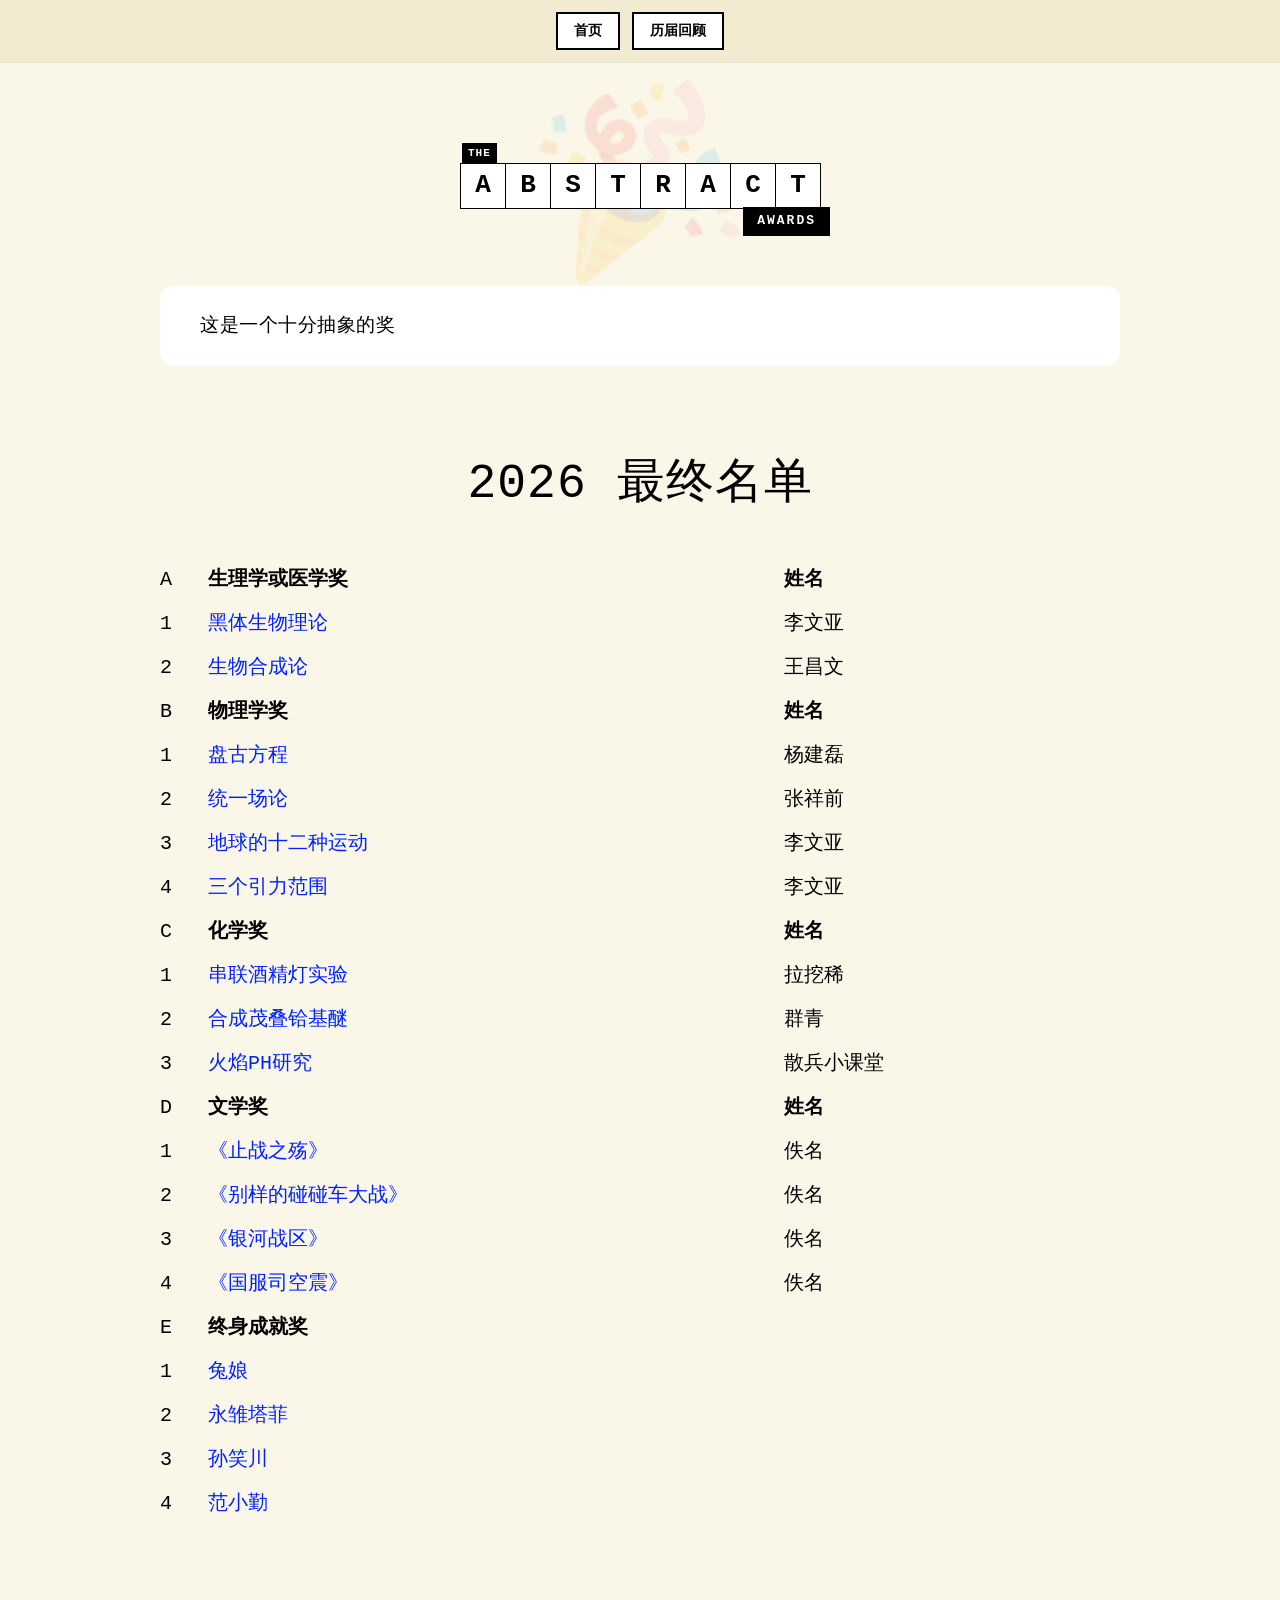
==== index.html @ 6296cd55 "Update index.html" ====
<!DOCTYPE html>
<html lang="zh-CN">
<head>
    <meta charset="UTF-8">
    <meta name="viewport" content="width=device-width, initial-scale=1.0">
    <link rel="stylesheet" href="https://cdn.bootcdn.net/ajax/libs/lxgw-wenkai-webfont/1.6.0/style.min.css" />
    <link rel="stylesheet" href="https://cdn.bootcdn.net/ajax/libs/lxgw-wenkai-screen-webfont/1.7.0/style.min.css" />
    <title>The Abstract Awards</title>
    <style>
        /* 完美还原 file.png 的复古温暖配色 */
        :root {
            --nav-bg: #f3ebd1;       /* 顶部导航沙滩色 */
            --page-bg: #faf6e8;      /* 主页面复古米色 */
            --card-bg: #ffffff;      /* 纯白文字容器 */
            --text-color: #000000;   /* 纯黑文字 */
            --link-color: #0022ff;   /* 复刻 file.png 标志性的高饱和度经典蓝链接 */
            --border-thick: 2px solid #000000;
            --border-thin: 1px solid #000000;
        }

        * {
            box-sizing: border-box;
            margin: 0;
            padding: 0;
        }

        body {
            font-family: "LXGW WenKai Screen", Courier, monospace, 'PingFang SC', sans-serif;
            background-color: var(--page-bg);
            color: var(--text-color);
            line-height: 1.6;
            padding-bottom: 5rem;
        }

        /* 顶部导航栏栏目 */
        .top-nav-bar {
            background-color: var(--nav-bg);
            width: 100%;
            padding: 12px 0;
            display: flex;
            justify-content: center;
            gap: 12px;
            border-bottom: 1px solid rgba(0,0,0,0.05);
        }

        /* 复刻 file.png 中的粗黑框按钮样式 */
        .nav-btn {
            background: var(--card-bg);
            color: var(--text-color);
            border: var(--border-thick);
            padding: 6px 16px;
            font-size: 14px;
            font-weight: bold;
            text-decoration: none;
            transition: transform 0.1s, background-color 0.1s;
        }

        .nav-btn:hover {
            background-color: #f0ebd8;
            transform: translateY(-1px);
        }

        /* 主体布局极限宽度 */
        .container {
            max-width: 1100px;
            margin: 0 auto;
            padding: 0 20px;
        }

        /* 核心视觉：填字游戏 Logo 区域 */
        .hero-section {
            position: relative;
            margin: 80px auto 50px auto;
            display: flex;
            justify-content: center;
        }

        /* 模拟 file.png 脑后飘过的派对彩带/喇叭效果 */
        .hero-bg-effect {
            position: absolute;
            font-size: 160px;
            opacity: 0.12;
            top: 50%;
            left: 50%;
            transform: translate(-50%, -50%) rotate(-15deg);
            pointer-events: none;
            user-select: none;
            z-index: 1;
        }

        .logo-board {
            position: relative;
            z-index: 2;
            display: flex;
            flex-direction: column;
            align-items: center;
        }

        /* "THE" 顶部黑色小挂件 */
        .badge-the {
            background: #000000;
            color: #ffffff;
            font-size: 11px;
            font-weight: bold;
            padding: 2px 6px;
            letter-spacing: 1px;
            align-self: flex-start;
            margin-bottom: -2px; /* 紧贴下方方格 */
            margin-left: 2px;
        }

        /* 拼字方格群组 */
        .tile-container {
            display: flex;
        }

        /* 单个字母方格 */
        .letter-tile {
            width: 46px;
            height: 46px;
            background: #ffffff;
            border: var(--border-thin);
            display: flex;
            align-items: center;
            justify-content: center;
            font-size: 26px;
            font-weight: bold;
            margin-right: -1px; /* 消除双边框问题 */
        }

        /* "AWARDS" 右下角错落挂件 */
        .badge-awards {
            background: #000000;
            color: #ffffff;
            font-size: 13px;
            font-weight: bold;
            padding: 4px 14px;
            letter-spacing: 2px;
            align-self: flex-end;
            margin-top: -2px; /* 紧贴上方方格 */
            margin-right: -10px; /* 刻意向右伸出，模仿原版不对称美感 */
        }

        /* 复刻 file.png 底部巨大的白色圆角文案舱 */
        .intro-box {
            background-color: var(--card-bg);
            border-radius: 14px;
            padding: 25px 40px;
            max-width: 960px;
            margin: 0 auto;
            text-align: left; /* 原文案左对齐 */
            font-size: 19px;
            letter-spacing: 0.5px;
        }

        /* ========================================================
           ✨ 以下为完美复刻 file.png 的 ists 区域专属样式
        ======================================================== */
        .content-section {
            max-width: 960px;
            margin: 80px auto 0 auto;
            text-align: left;
        }

        /* 居中、大字号、等宽字体的 ists 标题 */
        .finalists-main-title {
            font-size: 48px;
            font-weight: normal;
            text-align: center;
            margin-bottom: 35px;
            letter-spacing: 1px;
        }

        /* 顶部的规则解释说明文字 */
        .finalists-caption {
            font-size: 15px;
            line-height: 1.7;
            margin-bottom: 20px;
            color: #000000;
        }

        /* 干净左对齐的大分类标题，移除边框，全靠留白 */
        .section-sub-title {
            font-size: 32px;
            font-weight: normal;
            margin-top: 50px;
            margin-bottom: 25px;
        }

        /* 无边框、纯单色、高通透度的名单表格结构 */
        .finalist-table {
            width: 100%;
            border-collapse: collapse;
            font-size: 20px;
            margin-bottom: 40px;
        }

        .finalist-table td {
            padding: 6px 0;
            vertical-align: top;
        }

        /* 第一列：序号或字母列 */
        .finalist-table td.col-idx {
            width: 45px;
        }

        /* 第二列：提名项目/论文名称（占主要宽度） */
        .finalist-table td.col-name {
            width: 60%;
            padding-right: 30px;
        }

        /* 第三列：作者/研究团队列 */
        .finalist-table td.col-author {
            width: 35%;
        }

        /* 蓝色复古超链接样式 */
        .finalist-table a.nominee-link {
            color: var(--link-color);
            text-decoration: none;
        }

        .finalist-table a.nominee-link:hover {
            text-decoration: underline;
        }

        /* 状态控制：获胜者加粗 */
        .finalist-table .winner {
            font-weight: bold;
        }

        /* 状态控制：特别提名变斜体 */
        .finalist-table .special-mention {
            font-style: italic;
        }
    </style>
</head>
<body>

    <div class="top-nav-bar">
        <a href="#home" class="nav-btn">首页</a>
        <a href="#finalists" class="nav-btn">历届回顾</a>
    </div>

    <div class="container">

        <div class="hero-section" id="home">
            <div class="hero-bg-effect">🎉</div>

            <div class="logo-board">
                <div class="badge-the">THE</div>

                <div class="tile-container">
                    <div class="letter-tile">A</div>
                    <div class="letter-tile">B</div>
                    <div class="letter-tile">S</div>
                    <div class="letter-tile">T</div>
                    <div class="letter-tile">R</div>
                    <div class="letter-tile">A</div>
                    <div class="letter-tile">C</div>
                    <div class="letter-tile">T</div>
                </div>

                <div class="badge-awards">AWARDS</div>
            </div>
        </div>

        <div class="intro-box">
           这是一个十分抽象的奖
        </div>

        <div class="content-section" id="finalists">

            <h1 class="finalists-main-title">2026 最终名单</h1>


            <table class="finalist-table">
                <tbody>
                    <tr>
                        <td class="col-idx">A</td>
                        <td class="col-name"><strong>生理学或医学奖</strong></td>
                        <td class="col-author"><strong>姓名</strong></td>
                    </tr>
                    <tr>
                        <td class="col-idx">1</td>
                        <td><a href="https://www.bilibili.com/video/BV1B69aB9EBY?vd_source=81f8148d4d78c5297e373872a7f4c4f3" class="nominee-link">黑体生物理论</a></td>
                        <td class="col-author">李文亚</td>
                    </tr>
                    <tr>
                        <td class="col-idx">2</td>
                        <td><a href="https://www.bilibili.com/video/BV1MJ4m1h76o?vd_source=81f8148d4d78c5297e373872a7f4c4f3" class="nominee-link">生物合成论</a></td>
                        <td class="col-author">王昌文</td>
                    </tr>


                    <tr>
                        <td class="col-idx">B</td>
                        <td class="col-name"><strong>物理学奖</strong></td>
                        <td class="col-author"><strong>姓名</strong></td>
                    </tr>
                    <tr>
                        <td class="col-idx">1</td>
                        <td><a href="https://www.bilibili.com/video/BV1UwqdYzEDD?vd_source=81f8148d4d78c5297e373872a7f4c4f3" class="nominee-link">盘古方程</a></td>
                        <td class="col-author">杨建磊</td>
                    </tr>
                    <tr>
                        <td class="col-idx">2</td>
                        <td><a href="https://www.bilibili.com/video/BV1MnVdzWEYC?vd_source=81f8148d4d78c5297e373872a7f4c4f3" class="nominee-link">统一场论</a></td>
                        <td class="col-author">张祥前</td>
                    </tr>
                    <tr>
                        <td class="col-idx">3</td>
                        <td><a href="https://www.bilibili.com/video/BV1sfmeBoEHK?vd_source=81f8148d4d78c5297e373872a7f4c4f3" class="nominee-link">地球的十二种运动</a></td>
                        <td class="col-author">李文亚</td>
                    </tr>
                    <tr>
                        <td class="col-idx">4</td>
                        <td><a href="https://www.bilibili.com/video/BV1YFrPBPExo?vd_source=81f8148d4d78c5297e373872a7f4c4f3" class="nominee-link">三个引力范围</a></td>
                        <td class="col-author">李文亚</td>
                    </tr>



                   <tr>
                        <td class="col-idx">C</td>
                        <td class="col-name"><strong>化学奖</strong></td>
                        <td class="col-author"><strong>姓名</strong></td>
                    </tr>
                    <tr>
                        <td class="col-idx">1</td>
                        <td><a href="#" class="nominee-link">串联酒精灯实验</a></td>
                        <td class="col-author">拉挖稀</td>
                    </tr>
                     <tr>
                        <td class="col-idx">2</td>
                        <td><a href="https://www.bilibili.com/video/BV1QXMpz9Etu?vd_source=81f8148d4d78c5297e373872a7f4c4f3" class="nominee-link">合成茂叠铪基醚</a></td>
                        <td class="col-author">群青</td>
                    </tr>
                     <tr>
                        <td class="col-idx">3</td>
                        <td><a href="https://www.bilibili.com/video/BV1JzVGzHEny?vd_source=81f8148d4d78c5297e373872a7f4c4f3" class="nominee-link">火焰PH研究</a></td>
                        <td class="col-author">散兵小课堂</td>
                    </tr>


                    <tr>
                        <td class="col-idx">D</td>
                        <td class="col-name"><strong>文学奖</strong></td>
                        <td class="col-author"><strong>姓名</strong></td>
                    </tr>
                    <tr>
                        <td class="col-idx">1</td>
                        <td><a href="https://www.bilibili.com/video/BV1UiRZBLEVa?vd_source=81f8148d4d78c5297e373872a7f4c4f3" class="nominee-link">《止战之殇》</a></td>
                        <td class="col-author">佚名</td>
                    </tr>
                     <tr>
                        <td class="col-idx">2</td>
                        <td><a href="https://www.bilibili.com/video/BV1cx4y147Sy?vd_source=81f8148d4d78c5297e373872a7f4c4f3" class="nominee-link">《别样的碰碰车大战》</a></td>
                        <td class="col-author">佚名</td>
                    </tr>
                    <tr>
                        <td class="col-idx">3</td>
                        <td><a href="https://www.bilibili.com/video/BV1jB9MYtEPr?vd_source=81f8148d4d78c5297e373872a7f4c4f3" class="nominee-link">《银河战区》</a></td>
                        <td class="col-author">佚名</td>
                    </tr>
                    <tr>
                        <td class="col-idx">4</td>
                        <td><a href="https://www.bilibili.com/video/BV1ovoBYQEZt?vd_source=81f8148d4d78c5297e373872a7f4c4f3" class="nominee-link">《国服司空震》</a></td>
                        <td class="col-author">佚名</td>
                    </tr>

                    <tr>
                        <td class="col-idx">E</td>
                        <td class="col-name"><strong>终身成就奖</strong></td>
                    </tr>
                    <tr>
                        <td class="col-idx">1</td>
                        <td><a href="#" class="nominee-link">兔娘</a></td>
                    </tr>
                    <tr>
                        <td class="col-idx">2</td>
                        <td><a href="#" class="nominee-link">永雏塔菲</a></td>
                    </tr>
                    <tr>
                        <td class="col-idx">3</td>
                        <td><a href="#" class="nominee-link">孙笑川</a></td>
                    </tr>
                    <tr>
                        <td class="col-idx">4</td>
                        <td><a href="#" class="nominee-link">范小勤</a></td>
                    </tr>

                </tbody>
            </table>
        </div>

    </div>

</body>
</html>
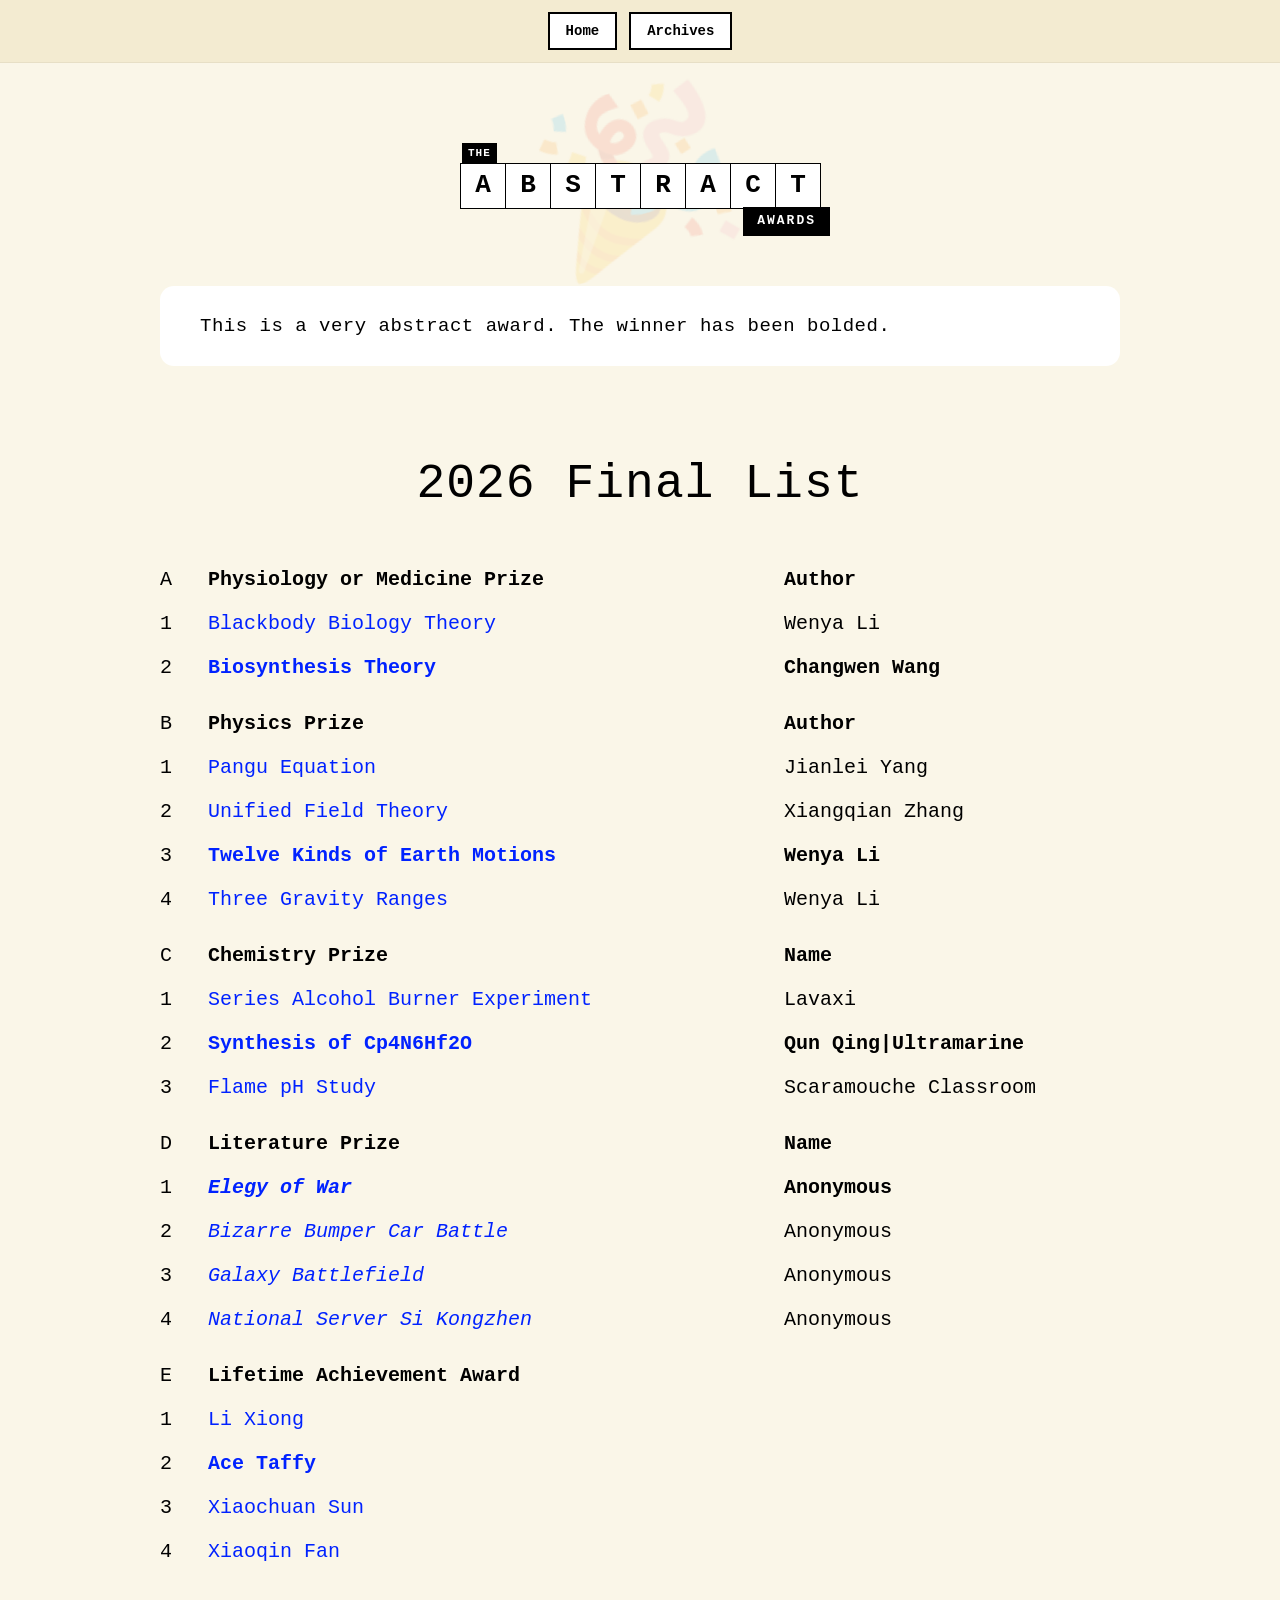
==== commit f4736296: "Update index.html" ====
--- a/index.html
+++ b/index.html
@@ -1,5 +1,5 @@
 <!DOCTYPE html>
-<html lang="zh-CN">
+<html lang="en">
 <head>
     <meta charset="UTF-8">
     <meta name="viewport" content="width=device-width, initial-scale=1.0">
@@ -7,13 +7,12 @@
     <link rel="stylesheet" href="https://cdn.bootcdn.net/ajax/libs/lxgw-wenkai-screen-webfont/1.7.0/style.min.css" />
     <title>The Abstract Awards</title>
     <style>
-        /* 完美还原 file.png 的复古温暖配色 */
         :root {
-            --nav-bg: #f3ebd1;       /* 顶部导航沙滩色 */
-            --page-bg: #faf6e8;      /* 主页面复古米色 */
-            --card-bg: #ffffff;      /* 纯白文字容器 */
-            --text-color: #000000;   /* 纯黑文字 */
-            --link-color: #0022ff;   /* 复刻 file.png 标志性的高饱和度经典蓝链接 */
+            --nav-bg: #f3ebd1;
+            --page-bg: #faf6e8;
+            --card-bg: #ffffff;
+            --text-color: #000000;
+            --link-color: #0022ff;
             --border-thick: 2px solid #000000;
             --border-thin: 1px solid #000000;
         }
@@ -32,7 +31,6 @@
             padding-bottom: 5rem;
         }
 
-        /* 顶部导航栏栏目 */
         .top-nav-bar {
             background-color: var(--nav-bg);
             width: 100%;
@@ -43,7 +41,6 @@
             border-bottom: 1px solid rgba(0,0,0,0.05);
         }
 
-        /* 复刻 file.png 中的粗黑框按钮样式 */
         .nav-btn {
             background: var(--card-bg);
             color: var(--text-color);
@@ -60,14 +57,12 @@
             transform: translateY(-1px);
         }
 
-        /* 主体布局极限宽度 */
         .container {
             max-width: 1100px;
             margin: 0 auto;
             padding: 0 20px;
         }
 
-        /* 核心视觉：填字游戏 Logo 区域 */
         .hero-section {
             position: relative;
             margin: 80px auto 50px auto;
@@ -75,7 +70,6 @@
             justify-content: center;
         }
 
-        /* 模拟 file.png 脑后飘过的派对彩带/喇叭效果 */
         .hero-bg-effect {
             position: absolute;
             font-size: 160px;
@@ -96,7 +90,6 @@
             align-items: center;
         }
 
-        /* "THE" 顶部黑色小挂件 */
         .badge-the {
             background: #000000;
             color: #ffffff;
@@ -105,16 +98,14 @@
             padding: 2px 6px;
             letter-spacing: 1px;
             align-self: flex-start;
-            margin-bottom: -2px; /* 紧贴下方方格 */
+            margin-bottom: -2px;
             margin-left: 2px;
         }
 
-        /* 拼字方格群组 */
         .tile-container {
             display: flex;
         }
 
-        /* 单个字母方格 */
         .letter-tile {
             width: 46px;
             height: 46px;
@@ -125,10 +116,9 @@
             justify-content: center;
             font-size: 26px;
             font-weight: bold;
-            margin-right: -1px; /* 消除双边框问题 */
-        }
-
-        /* "AWARDS" 右下角错落挂件 */
+            margin-right: -1px;
+        }
+
         .badge-awards {
             background: #000000;
             color: #ffffff;
@@ -137,32 +127,27 @@
             padding: 4px 14px;
             letter-spacing: 2px;
             align-self: flex-end;
-            margin-top: -2px; /* 紧贴上方方格 */
-            margin-right: -10px; /* 刻意向右伸出，模仿原版不对称美感 */
-        }
-
-        /* 复刻 file.png 底部巨大的白色圆角文案舱 */
+            margin-top: -2px;
+            margin-right: -10px;
+        }
+
         .intro-box {
             background-color: var(--card-bg);
             border-radius: 14px;
             padding: 25px 40px;
             max-width: 960px;
             margin: 0 auto;
-            text-align: left; /* 原文案左对齐 */
+            text-align: left;
             font-size: 19px;
             letter-spacing: 0.5px;
         }
 
-        /* ========================================================
-           ✨ 以下为完美复刻 file.png 的 ists 区域专属样式
-        ======================================================== */
         .content-section {
             max-width: 960px;
             margin: 80px auto 0 auto;
             text-align: left;
         }
 
-        /* 居中、大字号、等宽字体的 ists 标题 */
         .finalists-main-title {
             font-size: 48px;
             font-weight: normal;
@@ -171,7 +156,6 @@
             letter-spacing: 1px;
         }
 
-        /* 顶部的规则解释说明文字 */
         .finalists-caption {
             font-size: 15px;
             line-height: 1.7;
@@ -179,7 +163,6 @@
             color: #000000;
         }
 
-        /* 干净左对齐的大分类标题，移除边框，全靠留白 */
         .section-sub-title {
             font-size: 32px;
             font-weight: normal;
@@ -187,7 +170,6 @@
             margin-bottom: 25px;
         }
 
-        /* 无边框、纯单色、高通透度的名单表格结构 */
         .finalist-table {
             width: 100%;
             border-collapse: collapse;
@@ -200,23 +182,19 @@
             vertical-align: top;
         }
 
-        /* 第一列：序号或字母列 */
         .finalist-table td.col-idx {
             width: 45px;
         }
 
-        /* 第二列：提名项目/论文名称（占主要宽度） */
         .finalist-table td.col-name {
             width: 60%;
             padding-right: 30px;
         }
 
-        /* 第三列：作者/研究团队列 */
         .finalist-table td.col-author {
             width: 35%;
         }
 
-        /* 蓝色复古超链接样式 */
         .finalist-table a.nominee-link {
             color: var(--link-color);
             text-decoration: none;
@@ -226,12 +204,10 @@
             text-decoration: underline;
         }
 
-        /* 状态控制：获胜者加粗 */
         .finalist-table .winner {
             font-weight: bold;
         }
 
-        /* 状态控制：特别提名变斜体 */
         .finalist-table .special-mention {
             font-style: italic;
         }
@@ -240,8 +216,8 @@
 <body>
 
     <div class="top-nav-bar">
-        <a href="#home" class="nav-btn">首页</a>
-        <a href="#finalists" class="nav-btn">历届回顾</a>
+        <a href="#home" class="nav-btn">Home</a>
+        <a href="#finalists" class="nav-btn">Archives</a>
     </div>
 
     <div class="container">
@@ -268,128 +244,144 @@
         </div>
 
         <div class="intro-box">
-           这是一个十分抽象的奖
+           This is a very abstract award. The winner has been bolded.
         </div>
 
         <div class="content-section" id="finalists">
 
-            <h1 class="finalists-main-title">2026 最终名单</h1>
-
+            <h1 class="finalists-main-title">2026 Final List</h1>
 
             <table class="finalist-table">
                 <tbody>
                     <tr>
                         <td class="col-idx">A</td>
-                        <td class="col-name"><strong>生理学或医学奖</strong></td>
-                        <td class="col-author"><strong>姓名</strong></td>
-                    </tr>
-                    <tr>
-                        <td class="col-idx">1</td>
-                        <td><a href="https://www.bilibili.com/video/BV1B69aB9EBY?vd_source=81f8148d4d78c5297e373872a7f4c4f3" class="nominee-link">黑体生物理论</a></td>
-                        <td class="col-author">李文亚</td>
-                    </tr>
-                    <tr>
-                        <td class="col-idx">2</td>
-                        <td><a href="https://www.bilibili.com/video/BV1MJ4m1h76o?vd_source=81f8148d4d78c5297e373872a7f4c4f3" class="nominee-link">生物合成论</a></td>
-                        <td class="col-author">王昌文</td>
-                    </tr>
+                        <td class="col-name"><strong>Physiology or Medicine Prize</strong></td>
+                        <td class="col-author"><strong>Author</strong></td>
+                    </tr>
+                    <tr>
+                        <td class="col-idx">1</td>
+                        <td><a href="https://www.bilibili.com/video/BV1B69aB9EBY?vd_source=81f8148d4d78c5297e373872a7f4c4f3" class="nominee-link">Blackbody Biology Theory</a></td>
+                        <td class="col-author">Wenya Li </td>
+                    </tr>
+                    <tr>
+                        <td class="col-idx">2</td>
+                        <td><a href="https://www.bilibili.com/video/BV1MJ4m1h76o?vd_source=81f8148d4d78c5297e373872a7f4c4f3" class="nominee-link"><strong>Biosynthesis Theory</strong></a></td>
+                        <td class="col-author"><strong>Changwen Wang</strong></td>
+                    </tr>
+                    <tr>
+                        <td> </td>
+                    </tr>
+
 
 
                     <tr>
                         <td class="col-idx">B</td>
-                        <td class="col-name"><strong>物理学奖</strong></td>
-                        <td class="col-author"><strong>姓名</strong></td>
-                    </tr>
-                    <tr>
-                        <td class="col-idx">1</td>
-                        <td><a href="https://www.bilibili.com/video/BV1UwqdYzEDD?vd_source=81f8148d4d78c5297e373872a7f4c4f3" class="nominee-link">盘古方程</a></td>
-                        <td class="col-author">杨建磊</td>
-                    </tr>
-                    <tr>
-                        <td class="col-idx">2</td>
-                        <td><a href="https://www.bilibili.com/video/BV1MnVdzWEYC?vd_source=81f8148d4d78c5297e373872a7f4c4f3" class="nominee-link">统一场论</a></td>
-                        <td class="col-author">张祥前</td>
+                        <td class="col-name"><strong>Physics Prize</strong></td>
+                        <td class="col-author"><strong>Author</strong></td>
+                    </tr>
+                    <tr>
+                        <td class="col-idx">1</td>
+                        <td><a href="https://www.bilibili.com/video/BV1UwqdYzEDD?vd_source=81f8148d4d78c5297e373872a7f4c4f3" class="nominee-link">Pangu Equation</a></td>
+                        <td class="col-author">Jianlei Yang </td>
+                    </tr>
+                    <tr>
+                        <td class="col-idx">2</td>
+                        <td><a href="https://www.bilibili.com/video/BV1MnVdzWEYC?vd_source=81f8148d4d78c5297e373872a7f4c4f3" class="nominee-link">Unified Field Theory</a></td>
+                        <td class="col-author">Xiangqian Zhang </td>
                     </tr>
                     <tr>
                         <td class="col-idx">3</td>
-                        <td><a href="https://www.bilibili.com/video/BV1sfmeBoEHK?vd_source=81f8148d4d78c5297e373872a7f4c4f3" class="nominee-link">地球的十二种运动</a></td>
-                        <td class="col-author">李文亚</td>
+                        <td><a href="https://www.bilibili.com/video/BV1sfmeBoEHK?vd_source=81f8148d4d78c5297e373872a7f4c4f3" class="nominee-link"><strong>Twelve Kinds of Earth Motions</strong></a></td>
+                        <td class="col-author"><strong>Wenya Li</strong></td>
                     </tr>
                     <tr>
                         <td class="col-idx">4</td>
-                        <td><a href="https://www.bilibili.com/video/BV1YFrPBPExo?vd_source=81f8148d4d78c5297e373872a7f4c4f3" class="nominee-link">三个引力范围</a></td>
-                        <td class="col-author">李文亚</td>
-                    </tr>
-
-
-
-                   <tr>
+                        <td><a href="https://www.bilibili.com/video/BV1YFrPBPExo?vd_source=81f8148d4d78c5297e373872a7f4c4f3" class="nominee-link">Three Gravity Ranges</a></td>
+                        <td class="col-author">Wenya Li </td>
+                    </tr>
+                     <tr>
+                        <td> </td>
+                    </tr>
+
+
+
+                    <tr>
                         <td class="col-idx">C</td>
-                        <td class="col-name"><strong>化学奖</strong></td>
-                        <td class="col-author"><strong>姓名</strong></td>
-                    </tr>
-                    <tr>
-                        <td class="col-idx">1</td>
-                        <td><a href="#" class="nominee-link">串联酒精灯实验</a></td>
-                        <td class="col-author">拉挖稀</td>
+                        <td class="col-name"><strong>Chemistry Prize</strong></td>
+                        <td class="col-author"><strong>Name</strong></td>
+                    </tr>
+                    <tr>
+                        <td class="col-idx">1</td>
+                        <td><a href="#" class="nominee-link">Series Alcohol Burner Experiment</a></td>
+                        <td class="col-author">Lavaxi</td>
+                    </tr>
+                    <tr>
+                        <td class="col-idx">2</td>
+                        <td><a href="https://www.bilibili.com/video/BV1QXMpz9Etu?vd_source=81f8148d4d78c5297e373872a7f4c4f3" class="nominee-link"><strong>Synthesis of Cp4N6Hf2O</strong></a></td>
+                        <td class="col-author"><strong>Qun Qing|Ultramarine</strong></td>
+                    </tr>
+                    <tr>
+                        <td class="col-idx">3</td>
+                        <td><a href="https://www.bilibili.com/video/BV1JzVGzHEny?vd_source=81f8148d4d78c5297e373872a7f4c4f3" class="nominee-link">Flame pH Study</a></td>
+                        <td class="col-author">Scaramouche Classroom</td>
                     </tr>
                      <tr>
-                        <td class="col-idx">2</td>
-                        <td><a href="https://www.bilibili.com/video/BV1QXMpz9Etu?vd_source=81f8148d4d78c5297e373872a7f4c4f3" class="nominee-link">合成茂叠铪基醚</a></td>
-                        <td class="col-author">群青</td>
+                        <td> </td>
+                    </tr>
+
+
+
+
+                    <tr>
+                        <td class="col-idx">D</td>
+                        <td class="col-name"><strong>Literature Prize</strong></td>
+                        <td class="col-author"><strong>Name</strong></td>
+                    </tr>
+                    <tr>
+                        <td class="col-idx">1</td>
+                        <td><a href="https://www.bilibili.com/video/BV1UiRZBLEVa?vd_source=81f8148d4d78c5297e373872a7f4c4f3" class="nominee-link"><em><strong>Elegy of War</strong></em></a></td>
+                        <td class="col-author"><strong>Anonymous</strong></td>
+                    </tr>
+                    <tr>
+                        <td class="col-idx">2</td>
+                        <td><a href="https://www.bilibili.com/video/BV1cx4y147Sy?vd_source=81f8148d4d78c5297e373872a7f4c4f3" class="nominee-link"><em>Bizarre Bumper Car Battle</em></a></td>
+                        <td class="col-author">Anonymous</td>
+                    </tr>
+                    <tr>
+                        <td class="col-idx">3</td>
+                        <td><a href="https://www.bilibili.com/video/BV1jB9MYtEPr?vd_source=81f8148d4d78c5297e373872a7f4c4f3" class="nominee-link"><em>Galaxy Battlefield</em></a></td>
+                        <td class="col-author">Anonymous</td>
+                    </tr>
+                    <tr>
+                        <td class="col-idx">4</td>
+                        <td><a href="https://www.bilibili.com/video/BV1ovoBYQEZt?vd_source=81f8148d4d78c5297e373872a7f4c4f3" class="nominee-link"><em>National Server Si Kongzhen</em></a></td>
+                        <td class="col-author">Anonymous</td>
                     </tr>
                      <tr>
+                        <td> </td>
+                    </tr>
+
+
+
+                    <tr>
+                        <td class="col-idx">E</td>
+                        <td class="col-name"><strong>Lifetime Achievement Award</strong></td>
+                    </tr>
+                    <tr>
+                        <td class="col-idx">1</td>
+                        <td><a href="https://baike.baidu.com/item/%E5%85%94%E5%A8%98/65682264" class="nominee-link">Li Xiong</a></td>
+                    </tr>
+                    <tr>
+                        <td class="col-idx">2</td>
+                        <td><a href="https://mzh.moegirl.org.cn/%E6%B0%B8%E9%9B%8F%E5%A1%94%E8%8F%B2" class="nominee-link"><strong>Ace Taffy</strong></a></td>
+                    </tr>
+                    <tr>
                         <td class="col-idx">3</td>
-                        <td><a href="https://www.bilibili.com/video/BV1JzVGzHEny?vd_source=81f8148d4d78c5297e373872a7f4c4f3" class="nominee-link">火焰PH研究</a></td>
-                        <td class="col-author">散兵小课堂</td>
-                    </tr>
-
-
-                    <tr>
-                        <td class="col-idx">D</td>
-                        <td class="col-name"><strong>文学奖</strong></td>
-                        <td class="col-author"><strong>姓名</strong></td>
-                    </tr>
-                    <tr>
-                        <td class="col-idx">1</td>
-                        <td><a href="https://www.bilibili.com/video/BV1UiRZBLEVa?vd_source=81f8148d4d78c5297e373872a7f4c4f3" class="nominee-link">《止战之殇》</a></td>
-                        <td class="col-author">佚名</td>
-                    </tr>
-                     <tr>
-                        <td class="col-idx">2</td>
-                        <td><a href="https://www.bilibili.com/video/BV1cx4y147Sy?vd_source=81f8148d4d78c5297e373872a7f4c4f3" class="nominee-link">《别样的碰碰车大战》</a></td>
-                        <td class="col-author">佚名</td>
-                    </tr>
-                    <tr>
-                        <td class="col-idx">3</td>
-                        <td><a href="https://www.bilibili.com/video/BV1jB9MYtEPr?vd_source=81f8148d4d78c5297e373872a7f4c4f3" class="nominee-link">《银河战区》</a></td>
-                        <td class="col-author">佚名</td>
+                        <td><a href="https://baike.baidu.com/item/%E5%AD%99%E7%AC%91%E5%B7%9D/24368552" class="nominee-link">Xiaochuan Sun</a></td>
                     </tr>
                     <tr>
                         <td class="col-idx">4</td>
-                        <td><a href="https://www.bilibili.com/video/BV1ovoBYQEZt?vd_source=81f8148d4d78c5297e373872a7f4c4f3" class="nominee-link">《国服司空震》</a></td>
-                        <td class="col-author">佚名</td>
-                    </tr>
-
-                    <tr>
-                        <td class="col-idx">E</td>
-                        <td class="col-name"><strong>终身成就奖</strong></td>
-                    </tr>
-                    <tr>
-                        <td class="col-idx">1</td>
-                        <td><a href="#" class="nominee-link">兔娘</a></td>
-                    </tr>
-                    <tr>
-                        <td class="col-idx">2</td>
-                        <td><a href="#" class="nominee-link">永雏塔菲</a></td>
-                    </tr>
-                    <tr>
-                        <td class="col-idx">3</td>
-                        <td><a href="#" class="nominee-link">孙笑川</a></td>
-                    </tr>
-                    <tr>
-                        <td class="col-idx">4</td>
-                        <td><a href="#" class="nominee-link">范小勤</a></td>
+                        <td><a href="https://baike.baidu.com/item/%E8%8C%83%E5%B0%8F%E5%8B%A4/20198128" class="nominee-link">Xiaoqin Fan</a></td>
                     </tr>
 
                 </tbody>
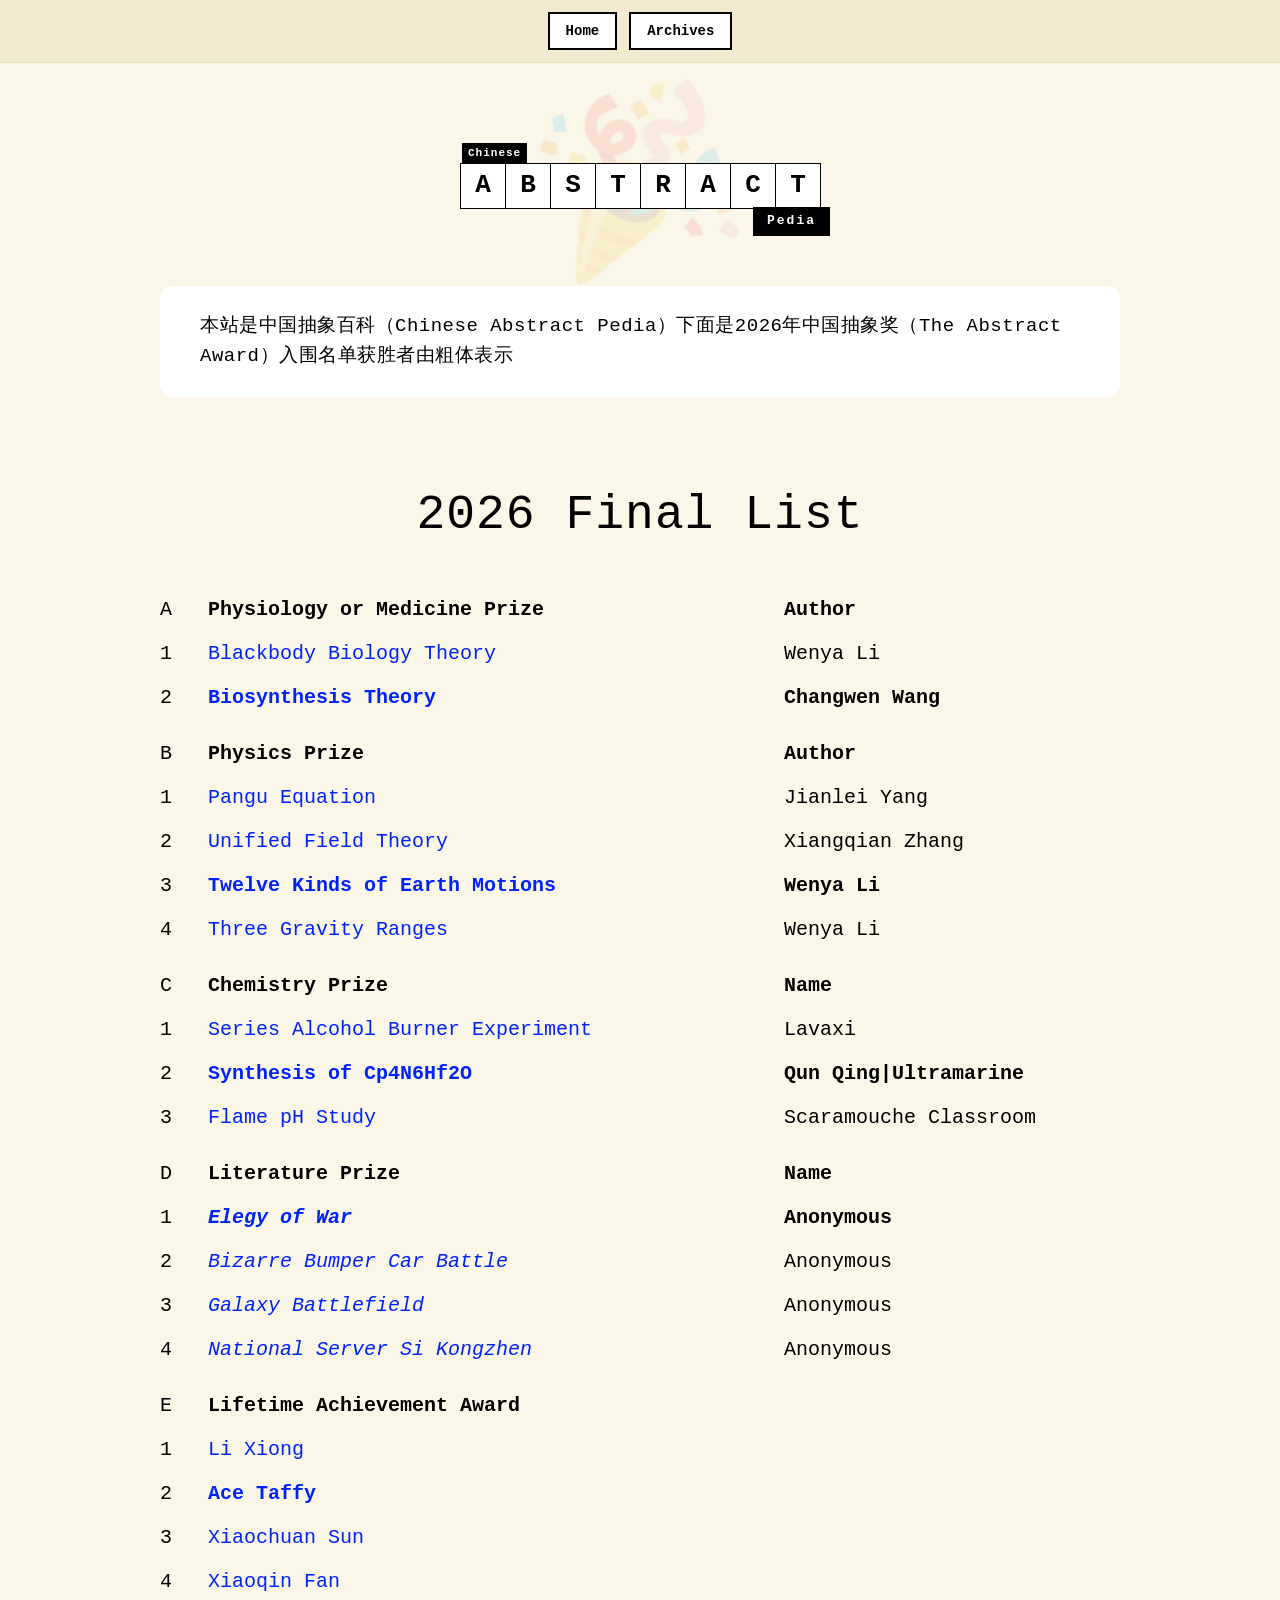
==== commit 214d6945: "Update index.html" ====
--- a/index.html
+++ b/index.html
@@ -5,7 +5,7 @@
     <meta name="viewport" content="width=device-width, initial-scale=1.0">
     <link rel="stylesheet" href="https://cdn.bootcdn.net/ajax/libs/lxgw-wenkai-webfont/1.6.0/style.min.css" />
     <link rel="stylesheet" href="https://cdn.bootcdn.net/ajax/libs/lxgw-wenkai-screen-webfont/1.7.0/style.min.css" />
-    <title>The Abstract Awards</title>
+    <title>中国抽象百科</title>
     <style>
         :root {
             --nav-bg: #f3ebd1;
@@ -216,8 +216,8 @@
 <body>
 
     <div class="top-nav-bar">
-        <a href="#home" class="nav-btn">Home</a>
-        <a href="#finalists" class="nav-btn">Archives</a>
+        <a href="index.html" class="nav-btn">Home</a>
+        <a href="archive.html" class="nav-btn">Archives</a>
     </div>
 
     <div class="container">
@@ -226,7 +226,7 @@
             <div class="hero-bg-effect">🎉</div>
 
             <div class="logo-board">
-                <div class="badge-the">THE</div>
+                <div class="badge-the">Chinese</div>
 
                 <div class="tile-container">
                     <div class="letter-tile">A</div>
@@ -239,12 +239,12 @@
                     <div class="letter-tile">T</div>
                 </div>
 
-                <div class="badge-awards">AWARDS</div>
+                <div class="badge-awards">Pedia</div>
             </div>
         </div>
 
         <div class="intro-box">
-           This is a very abstract award. The winner has been bolded.
+           本站是中国抽象百科（Chinese Abstract Pedia）下面是2026年中国抽象奖（The Abstract Award）入围名单获胜者由粗体表示
         </div>
 
         <div class="content-section" id="finalists">
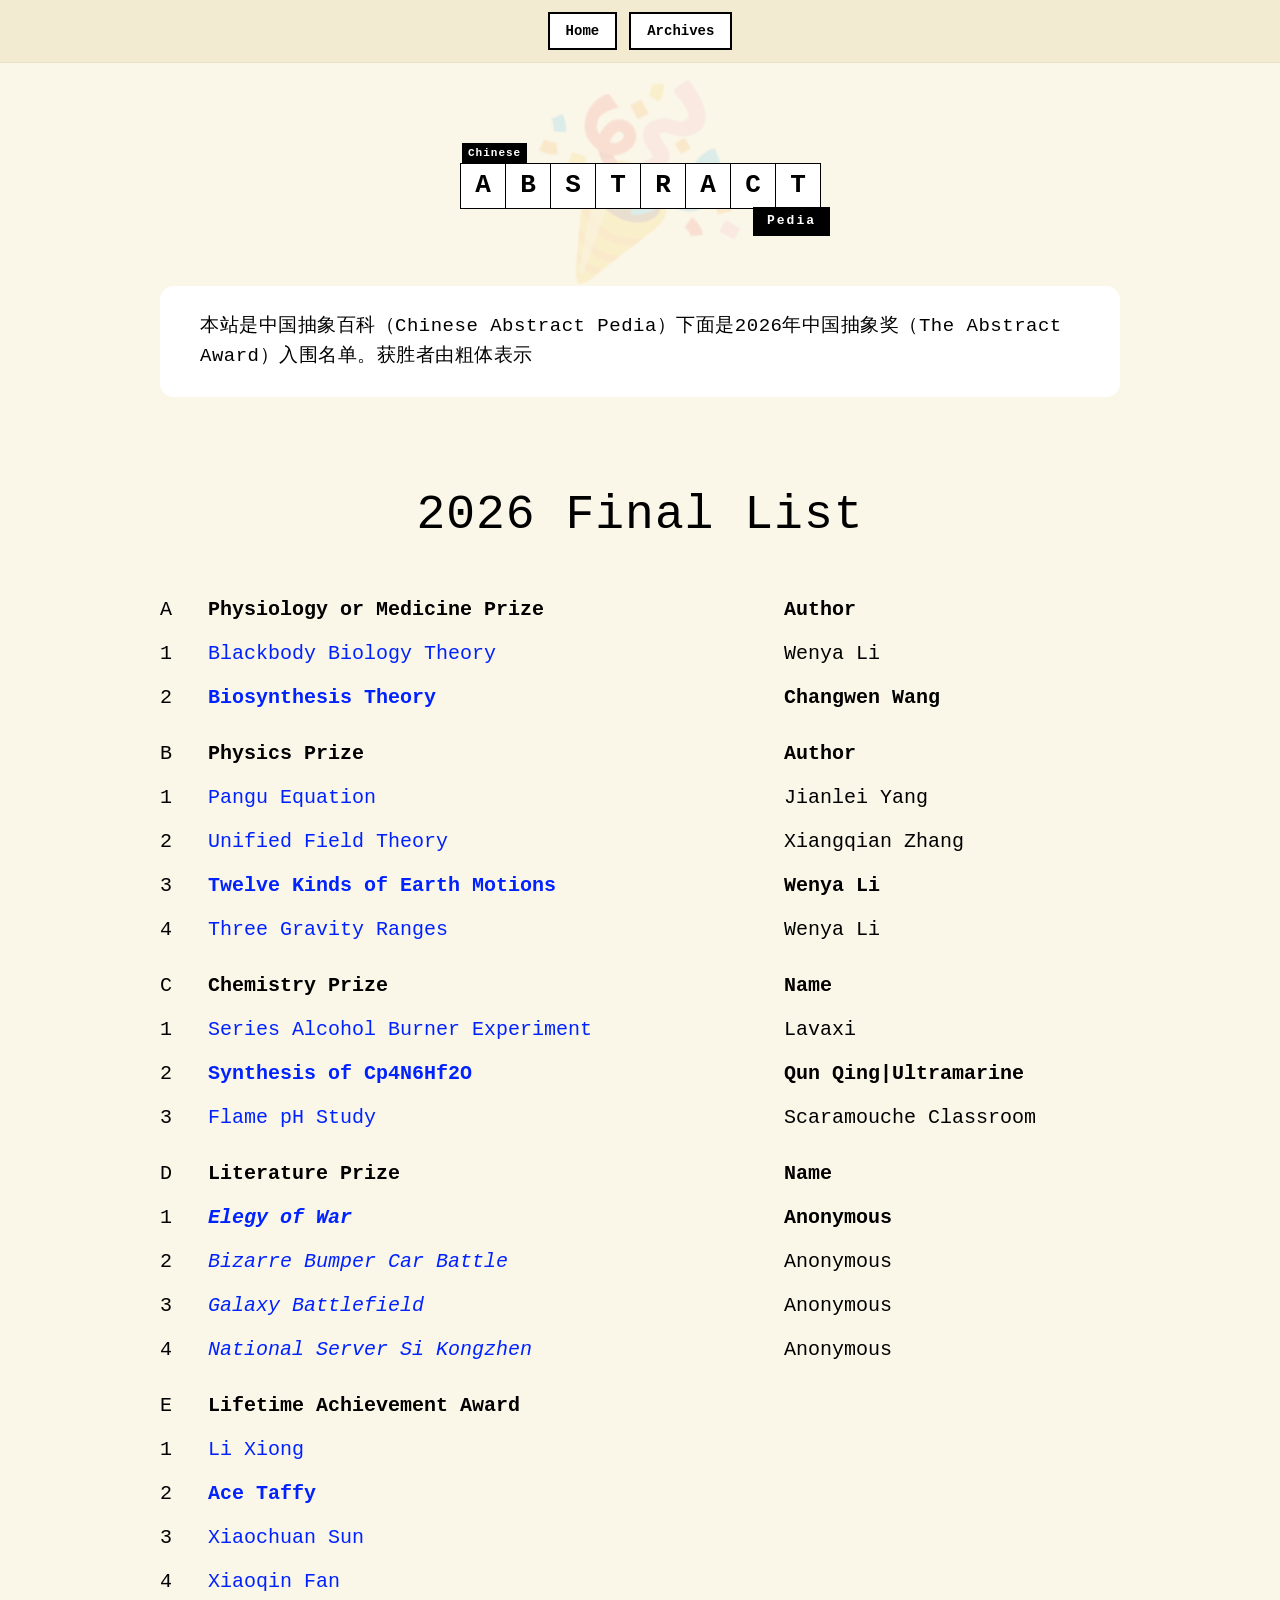
==== commit 485889ad: "Update index.html" ====
--- a/index.html
+++ b/index.html
@@ -244,7 +244,7 @@
         </div>
 
         <div class="intro-box">
-           本站是中国抽象百科（Chinese Abstract Pedia）下面是2026年中国抽象奖（The Abstract Award）入围名单获胜者由粗体表示
+           本站是中国抽象百科（Chinese Abstract Pedia）下面是2026年中国抽象奖（The Abstract Award）入围名单。获胜者由粗体表示
         </div>
 
         <div class="content-section" id="finalists">
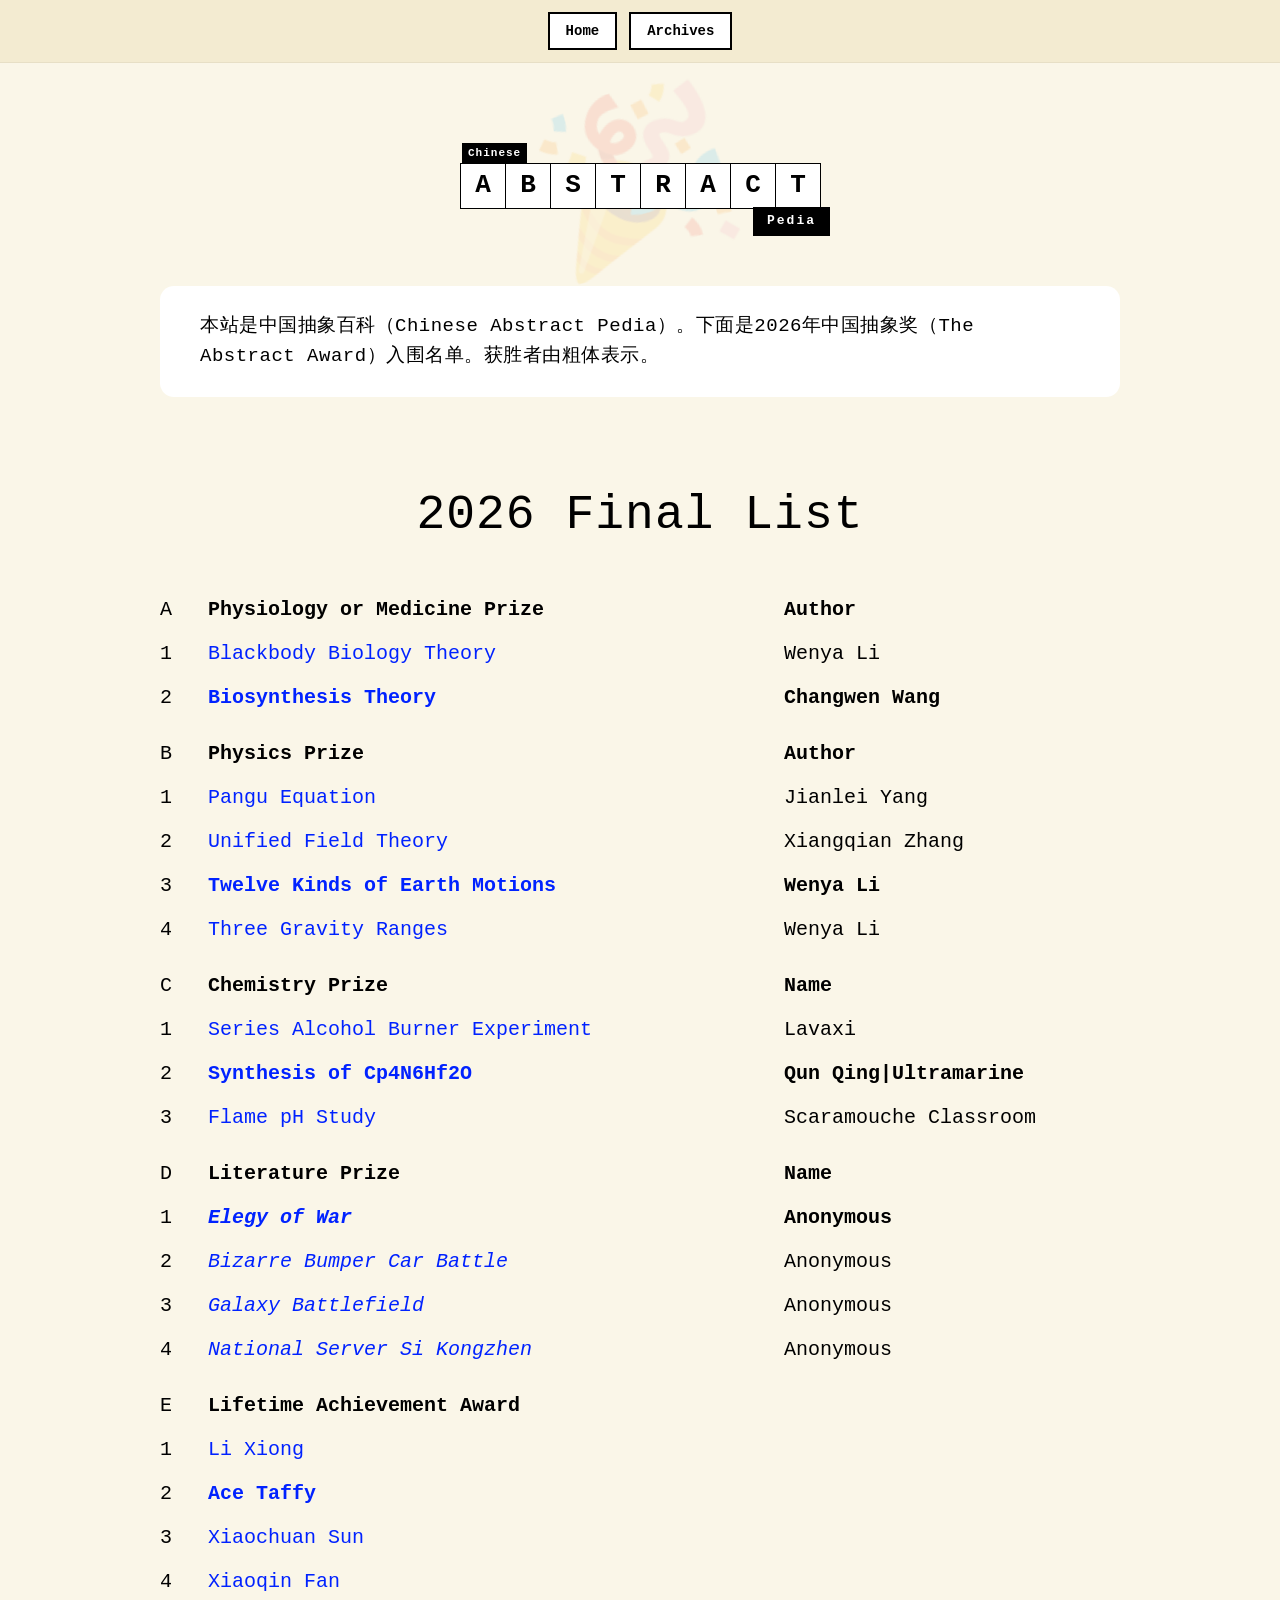
==== commit 12e91be0: "Update index.html" ====
--- a/index.html
+++ b/index.html
@@ -244,7 +244,7 @@
         </div>
 
         <div class="intro-box">
-           本站是中国抽象百科（Chinese Abstract Pedia）下面是2026年中国抽象奖（The Abstract Award）入围名单。获胜者由粗体表示
+           本站是中国抽象百科（Chinese Abstract Pedia）。下面是2026年中国抽象奖（The Abstract Award）入围名单。获胜者由粗体表示。
         </div>
 
         <div class="content-section" id="finalists">
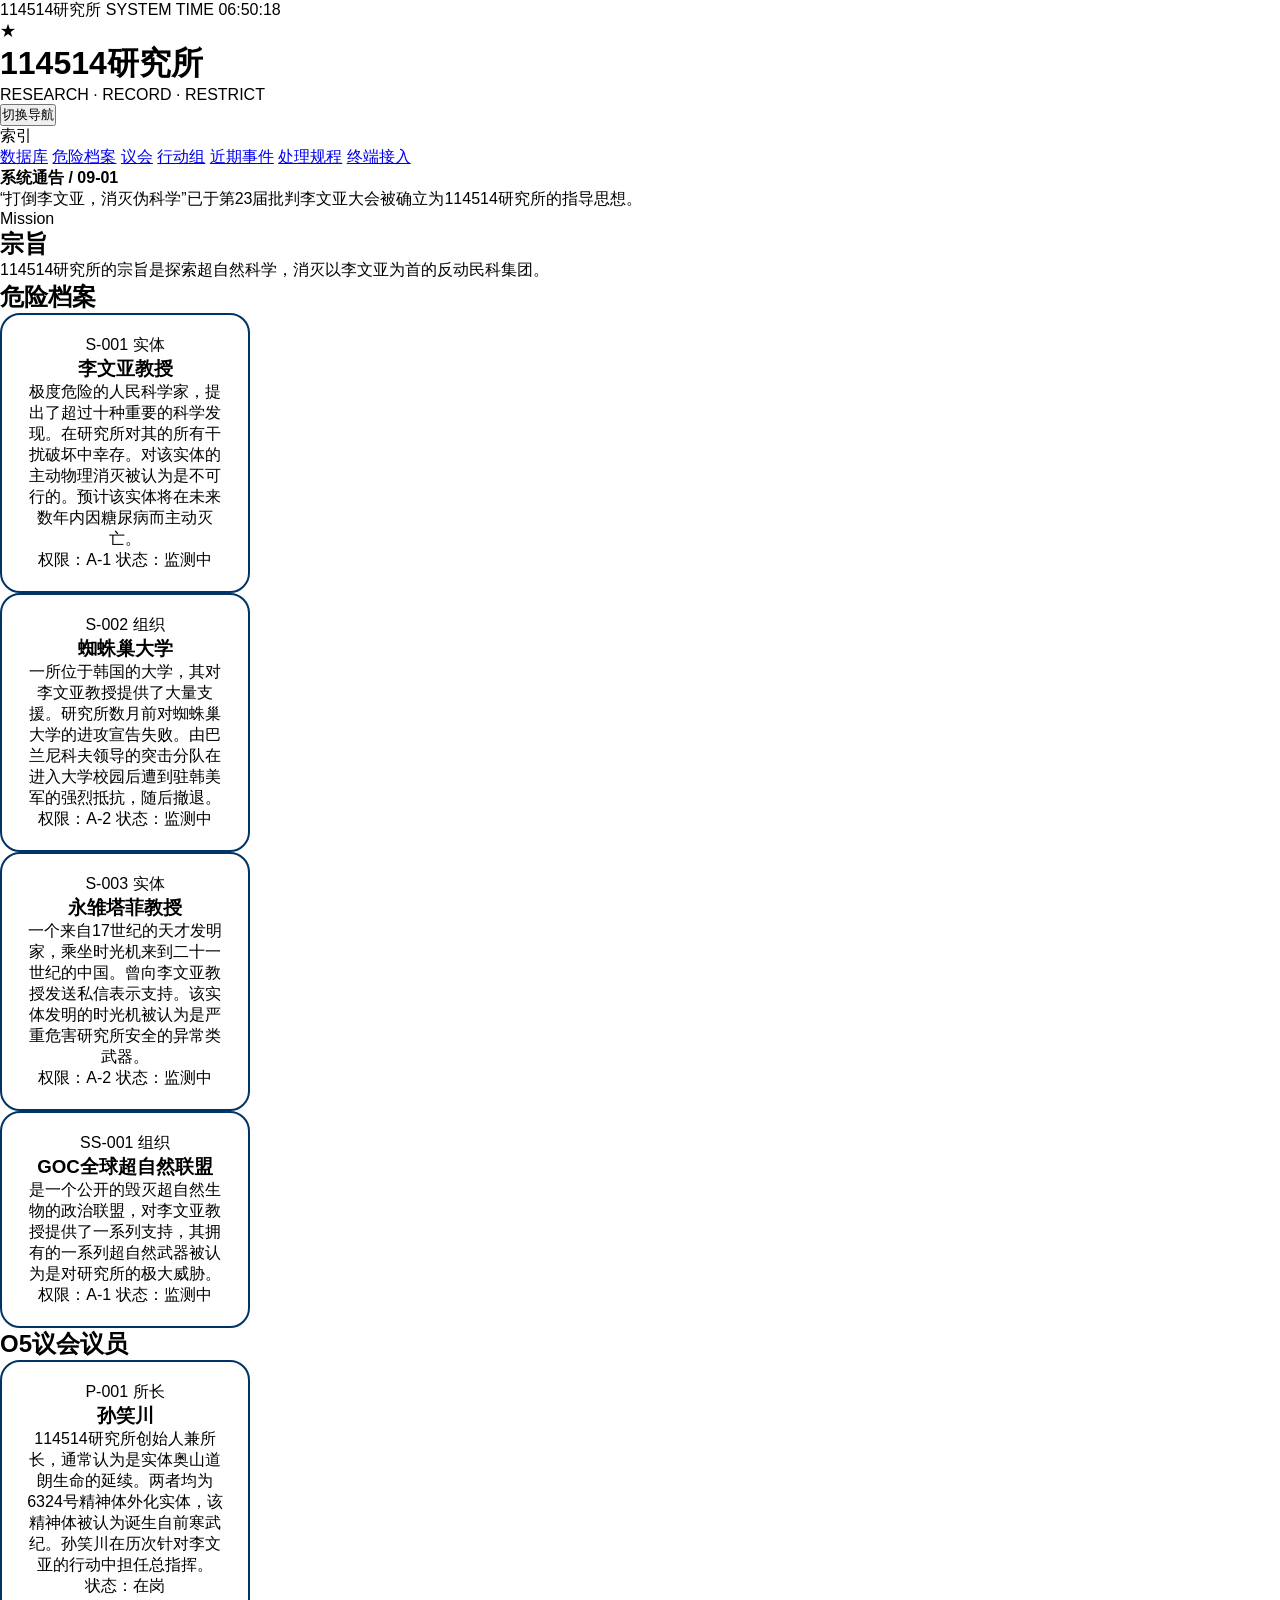
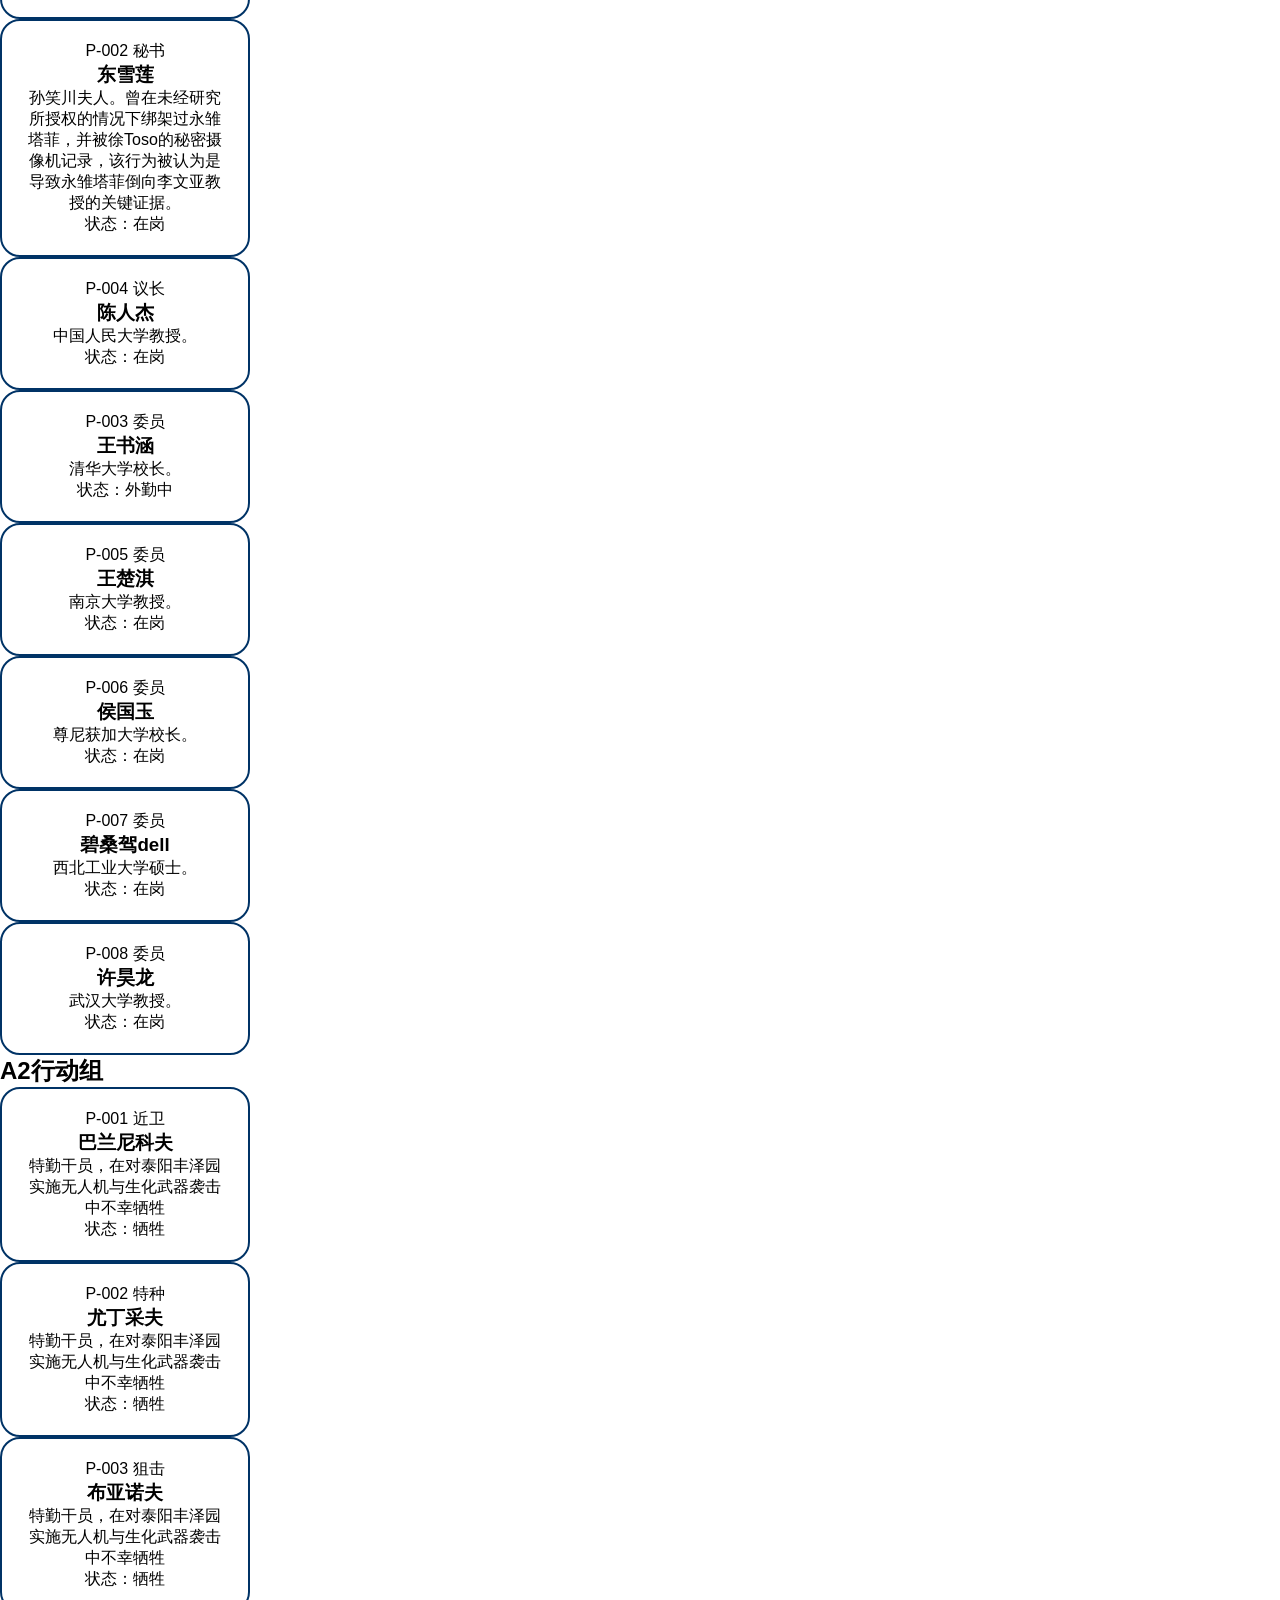
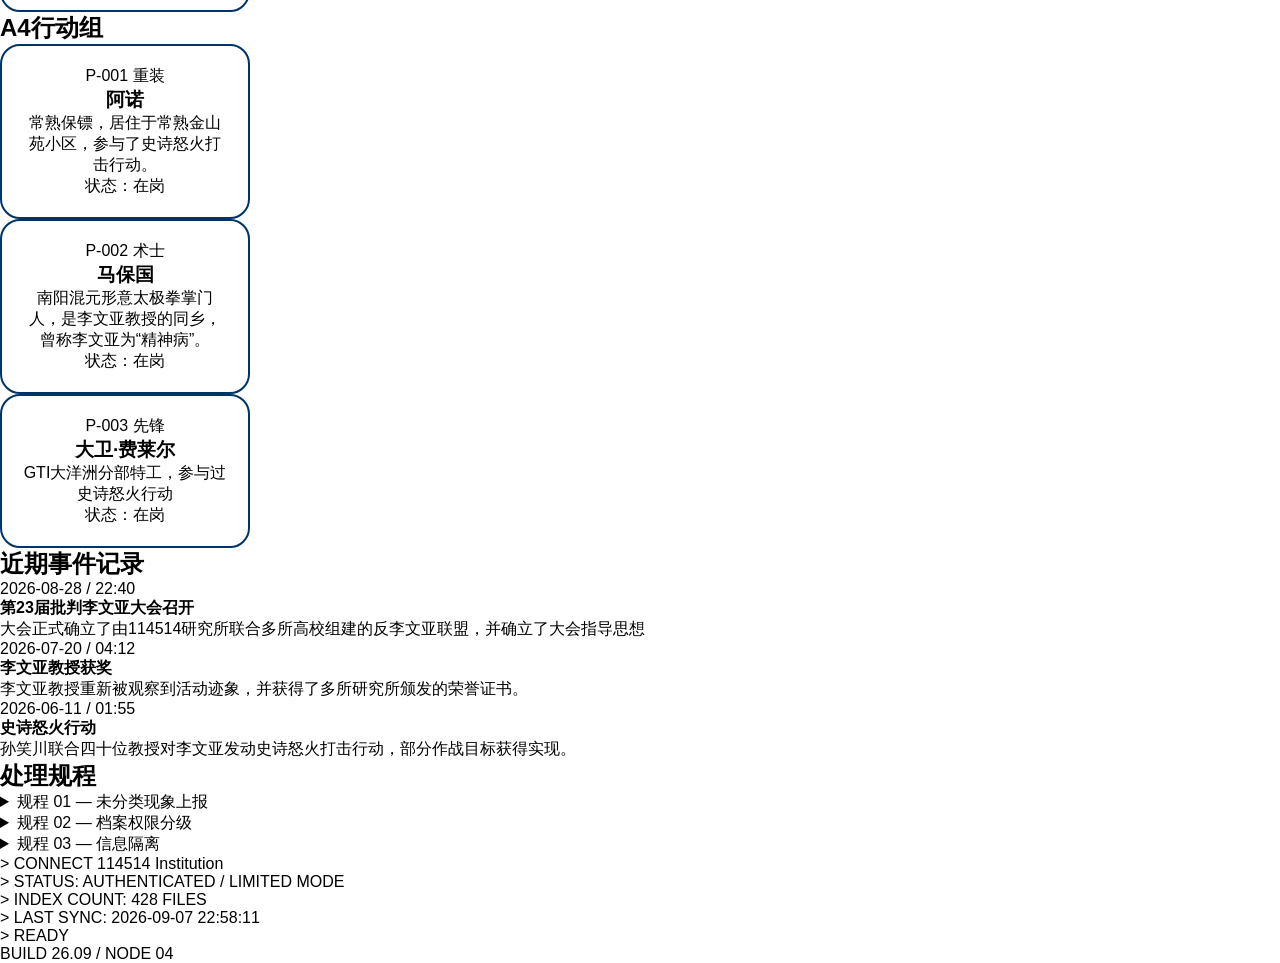
==== commit b94946de: "Update index.html" ====
--- a/index.html
+++ b/index.html
@@ -1,394 +1,426 @@
 <!DOCTYPE html>
-<html lang="en">
+<html lang="zh-CN">
 <head>
-    <meta charset="UTF-8">
-    <meta name="viewport" content="width=device-width, initial-scale=1.0">
-    <link rel="stylesheet" href="https://cdn.bootcdn.net/ajax/libs/lxgw-wenkai-webfont/1.6.0/style.min.css" />
-    <link rel="stylesheet" href="https://cdn.bootcdn.net/ajax/libs/lxgw-wenkai-screen-webfont/1.7.0/style.min.css" />
-    <title>中国抽象百科</title>
-    <style>
-        :root {
-            --nav-bg: #f3ebd1;
-            --page-bg: #faf6e8;
-            --card-bg: #ffffff;
-            --text-color: #000000;
-            --link-color: #0022ff;
-            --border-thick: 2px solid #000000;
-            --border-thin: 1px solid #000000;
+    <meta charset="UTF-8" />
+    <meta name="viewport" content="width=device-width, initial-scale=1.0" />
+    <meta name="description" content="114514研究所" />
+    <title>114514研究所</title>
+    <link rel="stylesheet" href="style.css" />
+    <link rel="stylesheet" href="/Web/css/Global.css" />
+    <link rel="stylesheet" href="/Web/css/SoruxGPT.css" />
+</head>
+
+<body>
+    <div class="top-strip">
+        <div class="inner">
+            <span>114514研究所</span>
+            <span id="clock">SYSTEM TIME --:--:--</span>
+        </div>
+    </div>
+
+    <div class="site-shell">
+        <header>
+            <div class="emblem" aria-label="114514研究所徽记">★</div>
+            <div class="brand">
+                <h1>114514研究所</h1>
+                <p>RESEARCH · RECORD · RESTRICT</p>
+                <button class="mobile-nav" id="menuBtn">切换导航</button>
+            </div>
+        </header>
+
+        <div class="layout">
+            <aside id="sidebar">
+                <div class="side-title">索引</div>
+                <nav class="nav-list">
+                    <a class="active" href="#home">数据库</a>
+                    <a href="#cases">危险档案</a>
+                    <a href="#staff">议会</a>
+                    <a href="#action">行动组</a>
+                    <a href="#events">近期事件</a>
+                    <a href="#protocols">处理规程</a>
+                    <a href="#terminal">终端接入</a>
+                </nav>
+            </aside>
+
+            <main id="home">
+                <div class="notice">
+                    <strong>系统通告 / 09-01</strong><br />
+                    “打倒李文亚，消灭伪科学”已于第23届批判李文亚大会被确立为114514研究所的指导思想。
+                </div>
+
+                <section class="hero">
+                    <div class="hero-kicker">Mission</div>
+                    <h2>宗旨</h2>
+                    <p>
+                        114514研究所的宗旨是探索超自然科学，消灭以李文亚为首的反动民科集团。
+                    </p>
+                </section>
+
+                <section id="cases">
+                    <h2 class="section-title">危险档案</h2>
+                    <div class="archive-grid">
+                        <article class="card">
+                            <div class="card-head">
+                                <span>S-001</span>
+                                <span class="tag">实体</span>
+                            </div>
+                            <div class="card-body">
+                                <h3>李文亚教授</h3>
+                                <p>极度危险的人民科学家，提出了超过十种重要的科学发现。在研究所对其的所有干扰破坏中幸存。对该实体的主动物理消灭被认为是不可行的。预计该实体将在未来数年内因糖尿病而主动灭亡。</p>
+                                <div class="meta">
+                                    <span>权限：A-1</span>
+                                    <span>状态：监测中</span>
+                                </div>
+                            </div>
+                        </article>
+
+                        <article class="card">
+                            <div class="card-head">
+                                <span>S-002</span>
+                                <span class="tag">组织</span>
+                            </div>
+                            <div class="card-body">
+                                <h3>蜘蛛巢大学</h3>
+                                <p>一所位于韩国的大学，其对李文亚教授提供了大量支援。研究所数月前对蜘蛛巢大学的进攻宣告失败。由巴兰尼科夫领导的突击分队在进入大学校园后遭到驻韩美军的强烈抵抗，随后撤退。</p>
+                                <div class="meta">
+                                    <span>权限：A-2</span>
+                                    <span>状态：监测中</span>
+                                </div>
+                            </div>
+                        </article>
+
+                        <article class="card">
+                            <div class="card-head">
+                                <span>S-003</span>
+                                <span class="tag">实体</span>
+                            </div>
+                            <div class="card-body">
+                                <h3>永雏塔菲教授</h3>
+                                <p>一个来自17世纪的天才发明家，乘坐时光机来到二十一世纪的中国。曾向李文亚教授发送私信表示支持。该实体发明的时光机被认为是严重危害研究所安全的异常类武器。</p>
+                                <div class="meta">
+                                    <span>权限：A-2</span>
+                                    <span>状态：监测中</span>
+                                </div>
+                            </div>
+                        </article>
+
+                        <article class="card">
+                            <div class="card-head">
+                                <span>SS-001</span>
+                                <span class="tag">组织</span>
+                            </div>
+                            <div class="card-body">
+                                <h3>GOC全球超自然联盟</h3>
+                                <p>是一个公开的毁灭超自然生物的政治联盟，对李文亚教授提供了一系列支持，其拥有的一系列超自然武器被认为是对研究所的极大威胁。</p>
+                                <div class="meta">
+                                    <span>权限：A-1</span>
+                                    <span>状态：监测中</span>
+                                </div>
+                            </div>
+                        </article>
+                    </div>
+                </section>
+
+
+                <section id="staff">
+                    <h2 class="section-title">O5议会议员</h2>
+                    <div class="archive-grid">
+                        <article class="card">
+                            <div class="card-head">
+                                <span>P-001</span>
+                                <span class="tag">所长</span>
+                            </div>
+                            <div class="card-body">
+                                <h3>孙笑川</h3>
+                                <p>114514研究所创始人兼所长，通常认为是实体奥山道朗生命的延续。两者均为6324号精神体外化实体，该精神体被认为诞生自前寒武纪。孙笑川在历次针对李文亚的行动中担任总指挥。</p>
+                                <div class="meta">
+                                    <span>状态：在岗</span>
+                                </div>
+                            </div>
+                        </article>
+
+                        <article class="card">
+                            <div class="card-head">
+                                <span>P-002</span>
+                                <span class="tag">秘书</span>
+                            </div>
+                            <div class="card-body">
+                                <h3>东雪莲</h3>
+                                <p>孙笑川夫人。曾在未经研究所授权的情况下绑架过永雏塔菲，并被徐Toso的秘密摄像机记录，该行为被认为是导致永雏塔菲倒向李文亚教授的关键证据。</p>
+                                <div class="meta">
+                                    <span>状态：在岗</span>
+                                </div>
+                            </div>
+                        </article>
+                        <article class="card">
+                            <div class="card-head">
+                                <span>P-004</span>
+                                <span class="tag">议长</span>
+                            </div>
+                            <div class="card-body">
+                                <h3>陈人杰</h3>
+                                <p>中国人民大学教授。</p>
+                                <div class="meta">
+                                    <span>状态：在岗</span>
+                                </div>
+                            </div>
+                        </article>
+                        <article class="card">
+                            <div class="card-head">
+                                <span>P-003</span>
+                                <span class="tag">委员</span>
+                            </div>
+                            <div class="card-body">
+                                <h3>王书涵</h3>
+                                <p>清华大学校长。</p>
+                                <div class="meta">
+                                    <span>状态：外勤中</span>
+                                </div>
+                            </div>
+                        </article>
+
+
+
+                       <article class="card">
+                            <div class="card-head">
+                                <span>P-005</span>
+                                <span class="tag">委员</span>
+                            </div>
+                            <div class="card-body">
+                                <h3>王楚淇</h3>
+                                <p>南京大学教授。</p>
+                                <div class="meta">
+                                    <span>状态：在岗</span>
+                                </div>
+                            </div>
+                        </article>
+
+                      <article class="card">
+                            <div class="card-head">
+                                <span>P-006</span>
+                                <span class="tag">委员</span>
+                            </div>
+                            <div class="card-body">
+                                <h3>侯国玉</h3>
+                                <p>尊尼获加大学校长。</p>
+                                <div class="meta">
+                                    <span>状态：在岗</span>
+                                </div>
+                            </div>
+                        </article>
+
+                      <article class="card">
+                            <div class="card-head">
+                                <span>P-007</span>
+                                <span class="tag">委员</span>
+                            </div>
+                            <div class="card-body">
+                                <h3>碧桑驾dell</h3>
+                                <p>西北工业大学硕士。</p>
+                                <div class="meta">
+                                    <span>状态：在岗</span>
+                                </div>
+                            </div>
+                        </article>
+
+                      <article class="card">
+                            <div class="card-head">
+                                <span>P-008</span>
+                                <span class="tag">委员</span>
+                            </div>
+                            <div class="card-body">
+                                <h3>许昊龙</h3>
+                                <p>武汉大学教授。</p>
+                                <div class="meta">
+                                    <span>状态：在岗</span>
+                                </div>
+                            </div>
+                        </article>
+                    </div>
+                </section>
+
+               <section id="action">
+          <h2 class="section-title">A2行动组</h2>
+          <div class="archive-grid">
+            <article class="card">
+              <div class="card-head">
+                <span>P-001</span>
+                <span class="tag">近卫</span>
+              </div>
+              <div class="card-body">
+                <h3>巴兰尼科夫</h3>
+                <p>特勤干员，在对泰阳丰泽园实施无人机与生化武器袭击中不幸牺牲</p>
+                <div class="meta">
+                  <span>状态：牺牲</span>
+                </div>
+              </div>
+            </article>
+
+            <article class="card">
+              <div class="card-head">
+                <span>P-002</span>
+                <span class="tag">特种</span>
+              </div>
+              <div class="card-body">
+                <h3>尤丁采夫</h3>
+                <p>特勤干员，在对泰阳丰泽园实施无人机与生化武器袭击中不幸牺牲</p>
+                <div class="meta">
+                  <span>状态：牺牲</span>
+                </div>
+              </div>
+            </article>
+
+             <article class="card">
+              <div class="card-head">
+                <span>P-003</span>
+                <span class="tag">狙击</span>
+              </div>
+              <div class="card-body">
+                <h3>布亚诺夫</h3>
+                <p>特勤干员，在对泰阳丰泽园实施无人机与生化武器袭击中不幸牺牲</p>
+                <div class="meta">
+                  <span>状态：牺牲</span>
+                </div>
+              </div>
+            </article>
+          </div>
+        </section>
+
+ <section id="action2">
+          <h2 class="section-title">A4行动组</h2>
+          <div class="archive-grid">
+            <article class="card">
+              <div class="card-head">
+                <span>P-001</span>
+                <span class="tag">重装</span>
+              </div>
+              <div class="card-body">
+                <h3>阿诺</h3>
+                <p>常熟保镖，居住于常熟金山苑小区，参与了史诗怒火打击行动。</p>
+                <div class="meta">
+                  <span>状态：在岗</span>
+                </div>
+              </div>
+            </article>
+
+            <article class="card">
+              <div class="card-head">
+                <span>P-002</span>
+                <span class="tag">术士</span>
+              </div>
+              <div class="card-body">
+                <h3>马保国</h3>
+                <p>南阳混元形意太极拳掌门人，是李文亚教授的同乡，曾称李文亚为“精神病”。</p>
+                <div class="meta">
+                  <span>状态：在岗</span>
+                </div>
+              </div>
+            </article>
+
+             <article class="card">
+              <div class="card-head">
+                <span>P-003</span>
+                <span class="tag">先锋</span>
+              </div>
+              <div class="card-body">
+                <h3>大卫·费莱尔</h3>
+                <p>GTI大洋洲分部特工，参与过史诗怒火行动</p>
+                <div class="meta">
+                  <span>状态：在岗</span>
+                </div>
+              </div>
+            </article>
+          </div>
+        </section>
+
+
+                <section id="events">
+                    <h2 class="section-title">近期事件记录</h2>
+                    <div class="timeline">
+                        <article>
+                            <time>2026-08-28 / 22:40</time>
+                            <h4>第23届批判李文亚大会召开</h4>
+                            <p>大会正式确立了由114514研究所联合多所高校组建的反李文亚联盟，并确立了大会指导思想</p>
+                        </article>
+                        <article>
+                            <time>2026-07-20 / 04:12</time>
+                            <h4>李文亚教授获奖</h4>
+                            <p>李文亚教授重新被观察到活动迹象，并获得了多所研究所颁发的荣誉证书。</p>
+                        </article>
+                        <article>
+                            <time>2026-06-11 / 01:55</time>
+                            <h4>史诗怒火行动</h4>
+                            <p>孙笑川联合四十位教授对李文亚发动史诗怒火打击行动，部分作战目标获得实现。</p>
+                        </article>
+                    </div>
+                </section>
+
+                <section id="protocols">
+                    <h2 class="section-title">处理规程</h2>
+
+                    <details>
+                        <summary>规程 01 — 未分类现象上报</summary>
+                        <div>
+                            首次发现未知事件时，应优先保留原始记录、时间戳与环境参数。任何未经验证的推断不得写入主档案，只能附加在观察备注中。
+                        </div>
+                    </details>
+
+                    <details>
+                        <summary>规程 02 — 档案权限分级</summary>
+                        <div>
+                            A 级：研究所成员不可擅自接触的实体或组织；B 级：三人或三人以上小组可接触该类实体或组织；C 级：可单人接触的实体或组织
+                        </div>
+                    </details>
+
+                    <details>
+                        <summary>规程 03 — 信息隔离</summary>
+                        <div>
+                            当记录包含可能影响观察行为的信息时，应使用脱敏版本进行内部流转，并将原始材料转移至离线存储节点。
+                        </div>
+                    </details>
+                </section>
+
+                <section id="terminal" class="terminal" aria-label="模拟终端">
+                    <div>&gt; CONNECT 114514 Institution</div>
+                    <div>&gt; STATUS: AUTHENTICATED / LIMITED MODE</div>
+                    <div>&gt; INDEX COUNT: 428 FILES</div>
+                    <div>&gt; LAST SYNC: 2026-09-07 22:58:11</div>
+                    <div>&gt; READY <span class="cursor"></span></div>
+                </section>
+            </main>
+        </div>
+
+        <footer>
+            <span>BUILD 26.09 / NODE 04</span>
+        </footer>
+    </div>
+
+    <script>
+        const clock = document.getElementById("clock");
+
+        function updateClock() {
+            const now = new Date();
+            const t = now.toLocaleTimeString("zh-CN", { hour12: false });
+            clock.textContent = "SYSTEM TIME " + t;
         }
-
-        * {
-            box-sizing: border-box;
-            margin: 0;
-            padding: 0;
+        updateClock();
+        setInterval(updateClock, 1000);
+
+        document.getElementById("menuBtn").addEventListener("click", () => {
+            document.getElementById("sidebar").classList.toggle("open");
+        });
+
+        function fakeLogin() {
+            alert("演示页面：身份验证模块未连接真实后台。");
         }
-
-        body {
-            font-family: "LXGW WenKai Screen", Courier, monospace, 'PingFang SC', sans-serif;
-            background-color: var(--page-bg);
-            color: var(--text-color);
-            line-height: 1.6;
-            padding-bottom: 5rem;
-        }
-
-        .top-nav-bar {
-            background-color: var(--nav-bg);
-            width: 100%;
-            padding: 12px 0;
-            display: flex;
-            justify-content: center;
-            gap: 12px;
-            border-bottom: 1px solid rgba(0,0,0,0.05);
-        }
-
-        .nav-btn {
-            background: var(--card-bg);
-            color: var(--text-color);
-            border: var(--border-thick);
-            padding: 6px 16px;
-            font-size: 14px;
-            font-weight: bold;
-            text-decoration: none;
-            transition: transform 0.1s, background-color 0.1s;
-        }
-
-        .nav-btn:hover {
-            background-color: #f0ebd8;
-            transform: translateY(-1px);
-        }
-
-        .container {
-            max-width: 1100px;
-            margin: 0 auto;
-            padding: 0 20px;
-        }
-
-        .hero-section {
-            position: relative;
-            margin: 80px auto 50px auto;
-            display: flex;
-            justify-content: center;
-        }
-
-        .hero-bg-effect {
-            position: absolute;
-            font-size: 160px;
-            opacity: 0.12;
-            top: 50%;
-            left: 50%;
-            transform: translate(-50%, -50%) rotate(-15deg);
-            pointer-events: none;
-            user-select: none;
-            z-index: 1;
-        }
-
-        .logo-board {
-            position: relative;
-            z-index: 2;
-            display: flex;
-            flex-direction: column;
-            align-items: center;
-        }
-
-        .badge-the {
-            background: #000000;
-            color: #ffffff;
-            font-size: 11px;
-            font-weight: bold;
-            padding: 2px 6px;
-            letter-spacing: 1px;
-            align-self: flex-start;
-            margin-bottom: -2px;
-            margin-left: 2px;
-        }
-
-        .tile-container {
-            display: flex;
-        }
-
-        .letter-tile {
-            width: 46px;
-            height: 46px;
-            background: #ffffff;
-            border: var(--border-thin);
-            display: flex;
-            align-items: center;
-            justify-content: center;
-            font-size: 26px;
-            font-weight: bold;
-            margin-right: -1px;
-        }
-
-        .badge-awards {
-            background: #000000;
-            color: #ffffff;
-            font-size: 13px;
-            font-weight: bold;
-            padding: 4px 14px;
-            letter-spacing: 2px;
-            align-self: flex-end;
-            margin-top: -2px;
-            margin-right: -10px;
-        }
-
-        .intro-box {
-            background-color: var(--card-bg);
-            border-radius: 14px;
-            padding: 25px 40px;
-            max-width: 960px;
-            margin: 0 auto;
-            text-align: left;
-            font-size: 19px;
-            letter-spacing: 0.5px;
-        }
-
-        .content-section {
-            max-width: 960px;
-            margin: 80px auto 0 auto;
-            text-align: left;
-        }
-
-        .finalists-main-title {
-            font-size: 48px;
-            font-weight: normal;
-            text-align: center;
-            margin-bottom: 35px;
-            letter-spacing: 1px;
-        }
-
-        .finalists-caption {
-            font-size: 15px;
-            line-height: 1.7;
-            margin-bottom: 20px;
-            color: #000000;
-        }
-
-        .section-sub-title {
-            font-size: 32px;
-            font-weight: normal;
-            margin-top: 50px;
-            margin-bottom: 25px;
-        }
-
-        .finalist-table {
-            width: 100%;
-            border-collapse: collapse;
-            font-size: 20px;
-            margin-bottom: 40px;
-        }
-
-        .finalist-table td {
-            padding: 6px 0;
-            vertical-align: top;
-        }
-
-        .finalist-table td.col-idx {
-            width: 45px;
-        }
-
-        .finalist-table td.col-name {
-            width: 60%;
-            padding-right: 30px;
-        }
-
-        .finalist-table td.col-author {
-            width: 35%;
-        }
-
-        .finalist-table a.nominee-link {
-            color: var(--link-color);
-            text-decoration: none;
-        }
-
-        .finalist-table a.nominee-link:hover {
-            text-decoration: underline;
-        }
-
-        .finalist-table .winner {
-            font-weight: bold;
-        }
-
-        .finalist-table .special-mention {
-            font-style: italic;
-        }
-    </style>
-</head>
-<body>
-
-    <div class="top-nav-bar">
-        <a href="index.html" class="nav-btn">Home</a>
-        <a href="archive.html" class="nav-btn">Archives</a>
-    </div>
-
-    <div class="container">
-
-        <div class="hero-section" id="home">
-            <div class="hero-bg-effect">🎉</div>
-
-            <div class="logo-board">
-                <div class="badge-the">Chinese</div>
-
-                <div class="tile-container">
-                    <div class="letter-tile">A</div>
-                    <div class="letter-tile">B</div>
-                    <div class="letter-tile">S</div>
-                    <div class="letter-tile">T</div>
-                    <div class="letter-tile">R</div>
-                    <div class="letter-tile">A</div>
-                    <div class="letter-tile">C</div>
-                    <div class="letter-tile">T</div>
-                </div>
-
-                <div class="badge-awards">Pedia</div>
-            </div>
-        </div>
-
-        <div class="intro-box">
-           本站是中国抽象百科（Chinese Abstract Pedia）。下面是2026年中国抽象奖（The Abstract Award）入围名单。获胜者由粗体表示。
-        </div>
-
-        <div class="content-section" id="finalists">
-
-            <h1 class="finalists-main-title">2026 Final List</h1>
-
-            <table class="finalist-table">
-                <tbody>
-                    <tr>
-                        <td class="col-idx">A</td>
-                        <td class="col-name"><strong>Physiology or Medicine Prize</strong></td>
-                        <td class="col-author"><strong>Author</strong></td>
-                    </tr>
-                    <tr>
-                        <td class="col-idx">1</td>
-                        <td><a href="https://www.bilibili.com/video/BV1B69aB9EBY?vd_source=81f8148d4d78c5297e373872a7f4c4f3" class="nominee-link">Blackbody Biology Theory</a></td>
-                        <td class="col-author">Wenya Li </td>
-                    </tr>
-                    <tr>
-                        <td class="col-idx">2</td>
-                        <td><a href="https://www.bilibili.com/video/BV1MJ4m1h76o?vd_source=81f8148d4d78c5297e373872a7f4c4f3" class="nominee-link"><strong>Biosynthesis Theory</strong></a></td>
-                        <td class="col-author"><strong>Changwen Wang</strong></td>
-                    </tr>
-                    <tr>
-                        <td> </td>
-                    </tr>
-
-
-
-                    <tr>
-                        <td class="col-idx">B</td>
-                        <td class="col-name"><strong>Physics Prize</strong></td>
-                        <td class="col-author"><strong>Author</strong></td>
-                    </tr>
-                    <tr>
-                        <td class="col-idx">1</td>
-                        <td><a href="https://www.bilibili.com/video/BV1UwqdYzEDD?vd_source=81f8148d4d78c5297e373872a7f4c4f3" class="nominee-link">Pangu Equation</a></td>
-                        <td class="col-author">Jianlei Yang </td>
-                    </tr>
-                    <tr>
-                        <td class="col-idx">2</td>
-                        <td><a href="https://www.bilibili.com/video/BV1MnVdzWEYC?vd_source=81f8148d4d78c5297e373872a7f4c4f3" class="nominee-link">Unified Field Theory</a></td>
-                        <td class="col-author">Xiangqian Zhang </td>
-                    </tr>
-                    <tr>
-                        <td class="col-idx">3</td>
-                        <td><a href="https://www.bilibili.com/video/BV1sfmeBoEHK?vd_source=81f8148d4d78c5297e373872a7f4c4f3" class="nominee-link"><strong>Twelve Kinds of Earth Motions</strong></a></td>
-                        <td class="col-author"><strong>Wenya Li</strong></td>
-                    </tr>
-                    <tr>
-                        <td class="col-idx">4</td>
-                        <td><a href="https://www.bilibili.com/video/BV1YFrPBPExo?vd_source=81f8148d4d78c5297e373872a7f4c4f3" class="nominee-link">Three Gravity Ranges</a></td>
-                        <td class="col-author">Wenya Li </td>
-                    </tr>
-                     <tr>
-                        <td> </td>
-                    </tr>
-
-
-
-                    <tr>
-                        <td class="col-idx">C</td>
-                        <td class="col-name"><strong>Chemistry Prize</strong></td>
-                        <td class="col-author"><strong>Name</strong></td>
-                    </tr>
-                    <tr>
-                        <td class="col-idx">1</td>
-                        <td><a href="#" class="nominee-link">Series Alcohol Burner Experiment</a></td>
-                        <td class="col-author">Lavaxi</td>
-                    </tr>
-                    <tr>
-                        <td class="col-idx">2</td>
-                        <td><a href="https://www.bilibili.com/video/BV1QXMpz9Etu?vd_source=81f8148d4d78c5297e373872a7f4c4f3" class="nominee-link"><strong>Synthesis of Cp4N6Hf2O</strong></a></td>
-                        <td class="col-author"><strong>Qun Qing|Ultramarine</strong></td>
-                    </tr>
-                    <tr>
-                        <td class="col-idx">3</td>
-                        <td><a href="https://www.bilibili.com/video/BV1JzVGzHEny?vd_source=81f8148d4d78c5297e373872a7f4c4f3" class="nominee-link">Flame pH Study</a></td>
-                        <td class="col-author">Scaramouche Classroom</td>
-                    </tr>
-                     <tr>
-                        <td> </td>
-                    </tr>
-
-
-
-
-                    <tr>
-                        <td class="col-idx">D</td>
-                        <td class="col-name"><strong>Literature Prize</strong></td>
-                        <td class="col-author"><strong>Name</strong></td>
-                    </tr>
-                    <tr>
-                        <td class="col-idx">1</td>
-                        <td><a href="https://www.bilibili.com/video/BV1UiRZBLEVa?vd_source=81f8148d4d78c5297e373872a7f4c4f3" class="nominee-link"><em><strong>Elegy of War</strong></em></a></td>
-                        <td class="col-author"><strong>Anonymous</strong></td>
-                    </tr>
-                    <tr>
-                        <td class="col-idx">2</td>
-                        <td><a href="https://www.bilibili.com/video/BV1cx4y147Sy?vd_source=81f8148d4d78c5297e373872a7f4c4f3" class="nominee-link"><em>Bizarre Bumper Car Battle</em></a></td>
-                        <td class="col-author">Anonymous</td>
-                    </tr>
-                    <tr>
-                        <td class="col-idx">3</td>
-                        <td><a href="https://www.bilibili.com/video/BV1jB9MYtEPr?vd_source=81f8148d4d78c5297e373872a7f4c4f3" class="nominee-link"><em>Galaxy Battlefield</em></a></td>
-                        <td class="col-author">Anonymous</td>
-                    </tr>
-                    <tr>
-                        <td class="col-idx">4</td>
-                        <td><a href="https://www.bilibili.com/video/BV1ovoBYQEZt?vd_source=81f8148d4d78c5297e373872a7f4c4f3" class="nominee-link"><em>National Server Si Kongzhen</em></a></td>
-                        <td class="col-author">Anonymous</td>
-                    </tr>
-                     <tr>
-                        <td> </td>
-                    </tr>
-
-
-
-                    <tr>
-                        <td class="col-idx">E</td>
-                        <td class="col-name"><strong>Lifetime Achievement Award</strong></td>
-                    </tr>
-                    <tr>
-                        <td class="col-idx">1</td>
-                        <td><a href="https://baike.baidu.com/item/%E5%85%94%E5%A8%98/65682264" class="nominee-link">Li Xiong</a></td>
-                    </tr>
-                    <tr>
-                        <td class="col-idx">2</td>
-                        <td><a href="https://mzh.moegirl.org.cn/%E6%B0%B8%E9%9B%8F%E5%A1%94%E8%8F%B2" class="nominee-link"><strong>Ace Taffy</strong></a></td>
-                    </tr>
-                    <tr>
-                        <td class="col-idx">3</td>
-                        <td><a href="https://baike.baidu.com/item/%E5%AD%99%E7%AC%91%E5%B7%9D/24368552" class="nominee-link">Xiaochuan Sun</a></td>
-                    </tr>
-                    <tr>
-                        <td class="col-idx">4</td>
-                        <td><a href="https://baike.baidu.com/item/%E8%8C%83%E5%B0%8F%E5%8B%A4/20198128" class="nominee-link">Xiaoqin Fan</a></td>
-                    </tr>
-
-                </tbody>
-            </table>
-        </div>
-
-    </div>
-
+    </script>
+    <script src="/Static/js/jquery.js">
+    </script>
+    <script src="/Static/js/Global.js">
+    </script>
+    <script src="/Web/js/Global.js">
+    </script>
+    <script src="/Web/js/SoruxGPT.js">
+    </script>
 </body>
 </html>
--- a/style.css
+++ b/style.css
@@ -0,0 +1,166 @@
+ /* 全局重置 ———— 完全保留原有风格，仅右侧导航样式微调为灰白按钮（无圆角矩形） */
+        * {
+            margin: 0;
+            padding: 0;
+            box-sizing: border-box;
+            font-family: "LXGW WenKai Screen", sans-serif;
+        }
+
+        /* 导航栏 (保留原始布局结构) */
+        .navbar {
+            display: flex;
+            justify-content: space-between;
+            align-items: center;
+            background-color: white;
+            color: black;
+            padding: 10px 20px;
+        }
+
+        /* 右侧导航链接容器 — 使用普通间距，无圆角矩形背景 */
+        .navbar nav {
+            display: flex;
+            gap: 24px;          /* 链接之间舒适间距，整洁干净 */
+            align-items: center;
+        }
+
+        /* Home / About 链接样式：灰白色按钮即无彩色底、干净、类似普通文字链接但带有轻微灰白感 */
+        .navbar a {
+            color: #A39480;          /* 灰白色调，深灰偏中性，干净利落 */
+            text-decoration: none;
+            font-size: 1.5rem;
+            font-weight: 500;
+            padding: 6px 8px;        /* 极简内边距，增加点击区域但不产生圆角矩形背景 */
+            background-color: transparent;  /* 完全透明背景，无圆角矩形 */
+            border-radius: 0;         /* 明确无圆角 */
+            transition: all 0.2s ease;
+            letter-spacing: 0.3px;
+            display: inline-block;
+        }
+
+        /* 悬停效果: 仅改变文字颜色和轻微下划线/位移，不添加任何背景和圆角矩形 */
+        .navbar a:hover {
+            color: #1a202c;           /* 深灰黑色，更有反馈感 */
+            transform: translateY(-1px);
+            text-decoration: underline; /* 符合传统超链接习惯，同时不突兀 */
+        }
+
+        /* 点击活跃效果 */
+        .navbar a:active {
+            transform: translateY(1px);
+            color: #2d3748;
+        }
+
+        /* 内容区域 (完全保留原始样式) */
+        .content {
+            display: flex;
+            flex-wrap: wrap;
+            gap: 20px;
+            padding: 20px;
+        }
+
+        /* 卡片样式 (完全保留原始设计: 深蓝边框 + 圆角20px + 其他) */
+        .card {
+            flex: 1 1 200px; /* 自适应宽度 */
+            min-width: 150px;
+            max-width: 250px;
+            border: 2px solid #003366; /* 深蓝色边框 */
+            border-radius: 20px;
+            padding: 20px;
+            text-align: center;
+            background-color: white;
+            transition: transform 0.2s, box-shadow 0.2s;
+        }
+
+        /* 卡片悬停仅增强交互，不破坏原有风格 */
+        .card:hover {
+            transform: translateY(-4px);
+            box-shadow: 0 8px 16px rgba(0, 51, 102, 0.08);
+        }
+
+        /* 响应式调整 (完全保留原始规则) */
+        @media (max-width: 600px) {
+            .content {
+                flex-direction: column;
+                align-items: center;
+            }
+            .card {
+                width: 80%;
+            }
+            /* 极小屏幕下导航链接间距微调，保证不换行错位 */
+            .navbar nav {
+                gap: 12px;
+            }
+            .navbar a {
+                padding: 4px 6px;
+                font-size: 0.9rem;
+            }
+        }
+
+        /* logo区域（图片+谜星叫同行/字体变大）保持之前优化：flex行内 + 大字号 */
+        .logo {
+            display: flex;
+            align-items: center;
+            gap: 10px;
+        }
+
+        .logo-img {
+            width: 100px;
+            display: block;
+        }
+
+        .logo p {
+            font-size: 1.5rem;      /* 字体变大醒目 */
+            font-weight: bold;
+            margin: 0;
+            line-height: 1.2;
+            color: #A39480;       /* 与卡片边框呼应，经典深蓝 */
+            letter-spacing: 1px;
+        }
+
+        /* ========= 新增 .main-content 样式 ========= */
+        /* 要求：留出更多页边距，改成a标签，字号大一些 */
+        .main-content {
+            margin: 40px 60px;           /* 更多页边距：上下40px，左右60px */
+        }
+
+        .main-content a {
+            font-size: 1.5rem;             /* 字号大一些 */
+            font-weight: 600;
+            color: #A39480;              /* 深蓝色，与卡片边框呼应 */
+            text-decoration: none;
+            transition: all 0.2s ease;
+            display: block;
+            line-height: 1.3;
+        }
+
+         .main-content p {
+            font-size: 1rem;             /* 字号大一些 */
+            color: black;              /* 深蓝色，与卡片边框呼应 */
+            text-decoration: none;
+            line-height: 1.4;
+            margin-bottom: 8px;
+        }
+
+        .main-content a:hover {
+            color: #001f3f;
+            text-decoration: underline;
+        }
+
+        /* 响应式：窄屏幕下保持更多页边距，但适当缩小 */
+        @media (max-width: 768px) {
+            .main-content {
+                margin: 30px 30px;
+            }
+            .main-content a {
+                font-size: 1.6rem;
+            }
+        }
+
+        @media (max-width: 600px) {
+            .main-content {
+                margin: 24px 20px;
+            }
+            .main-content a {
+                font-size: 1.4rem;
+            }
+        }
